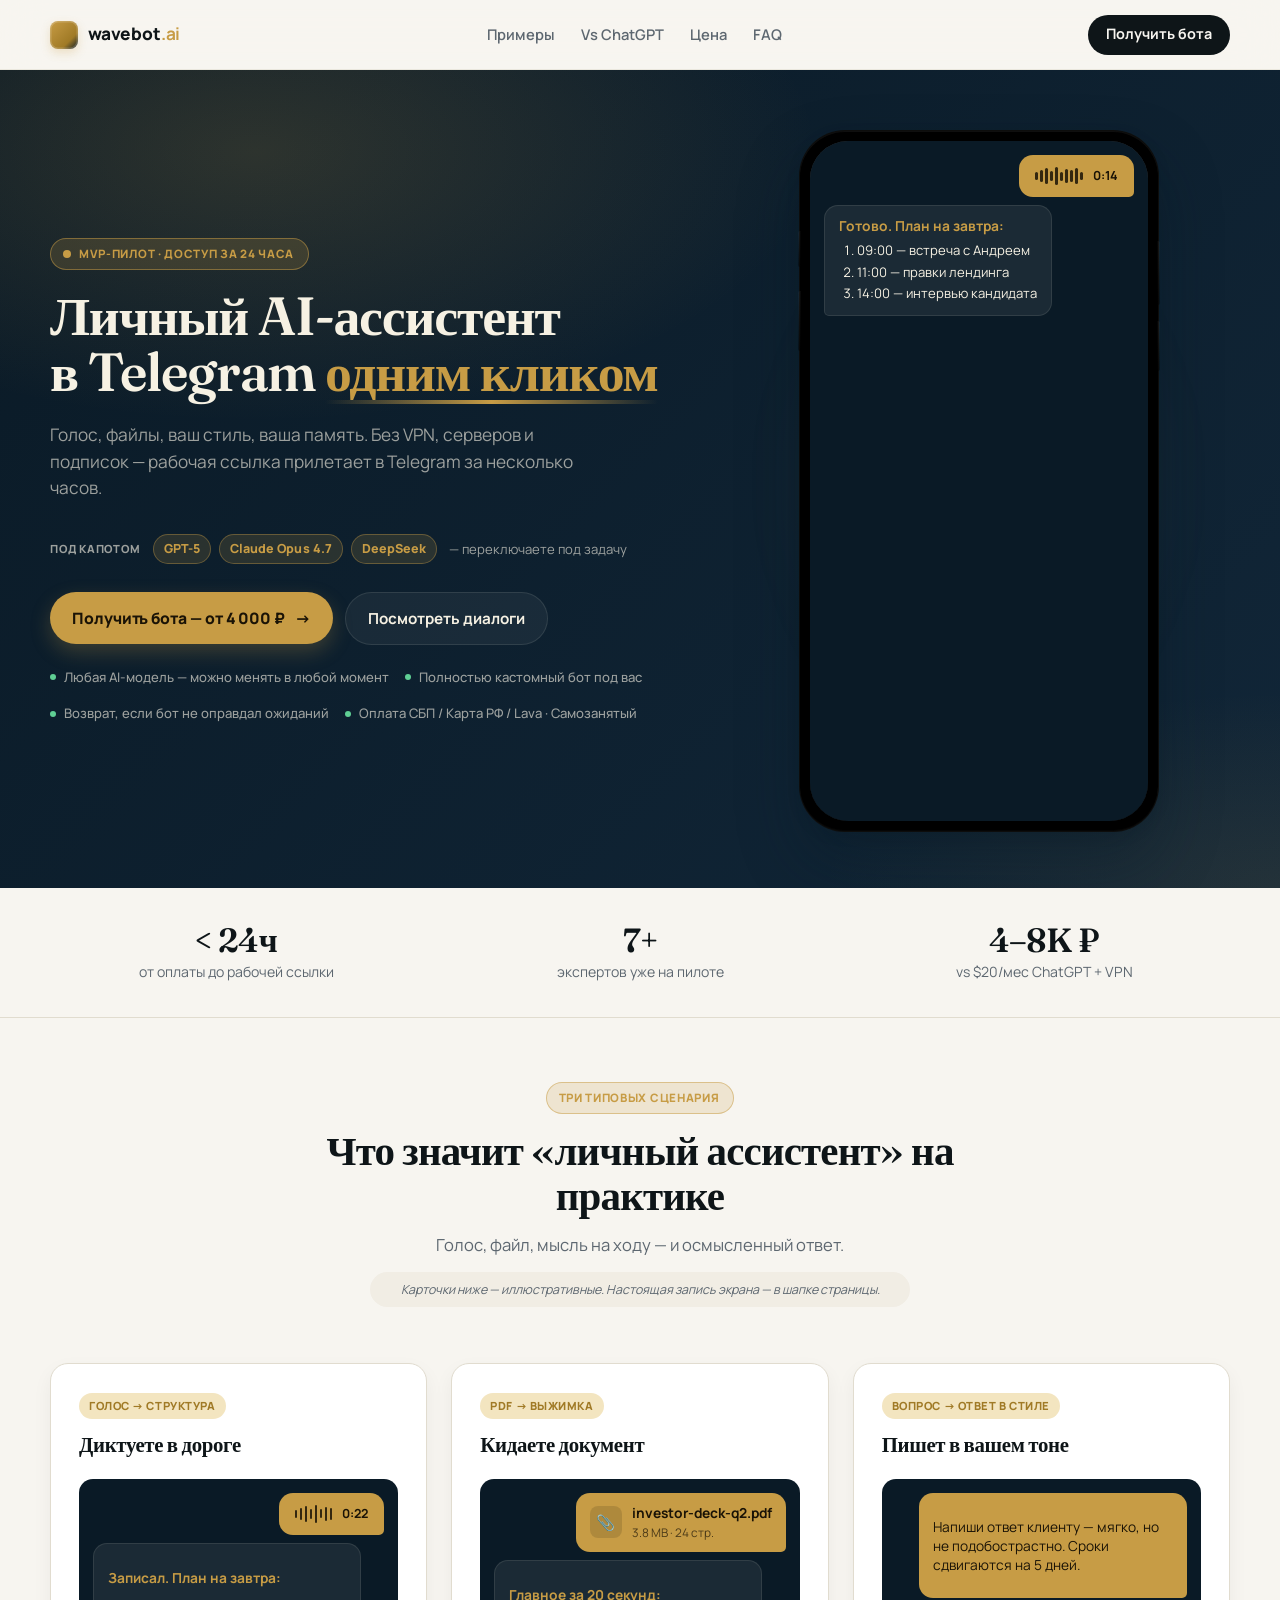
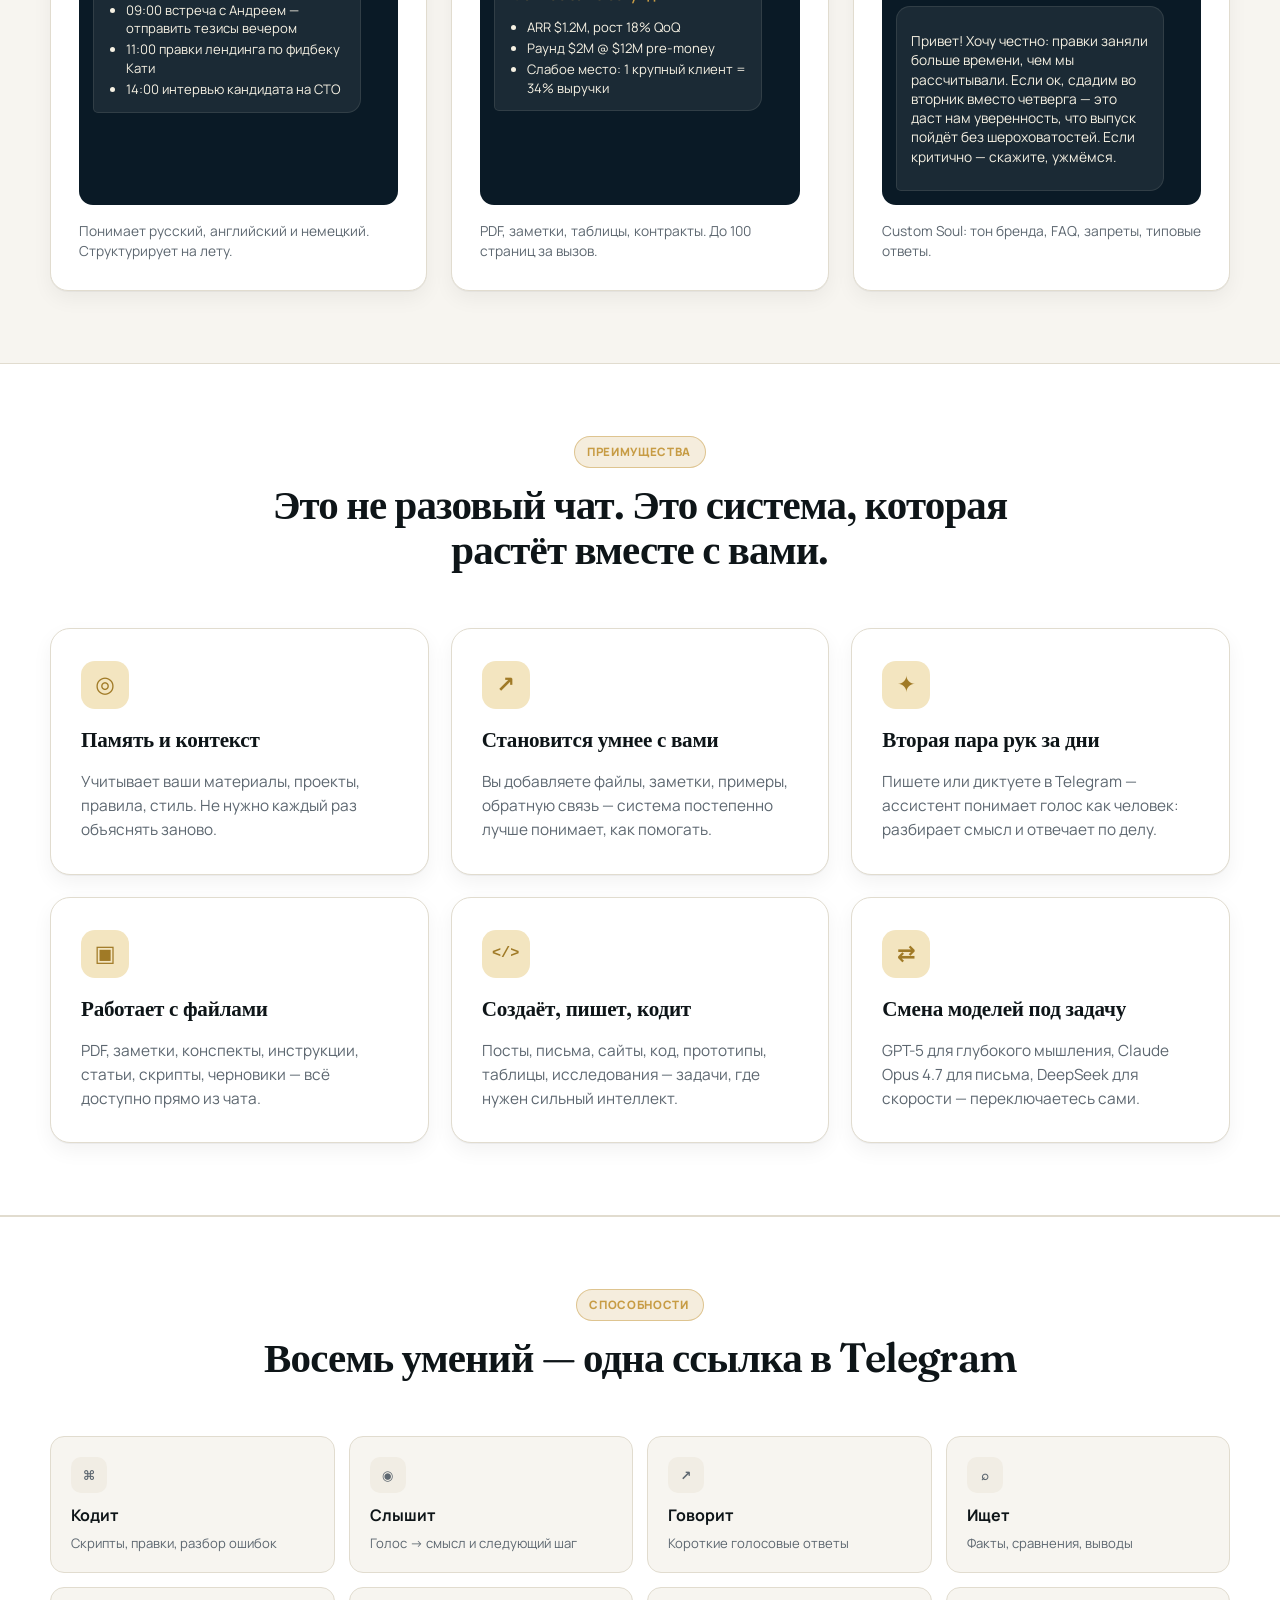
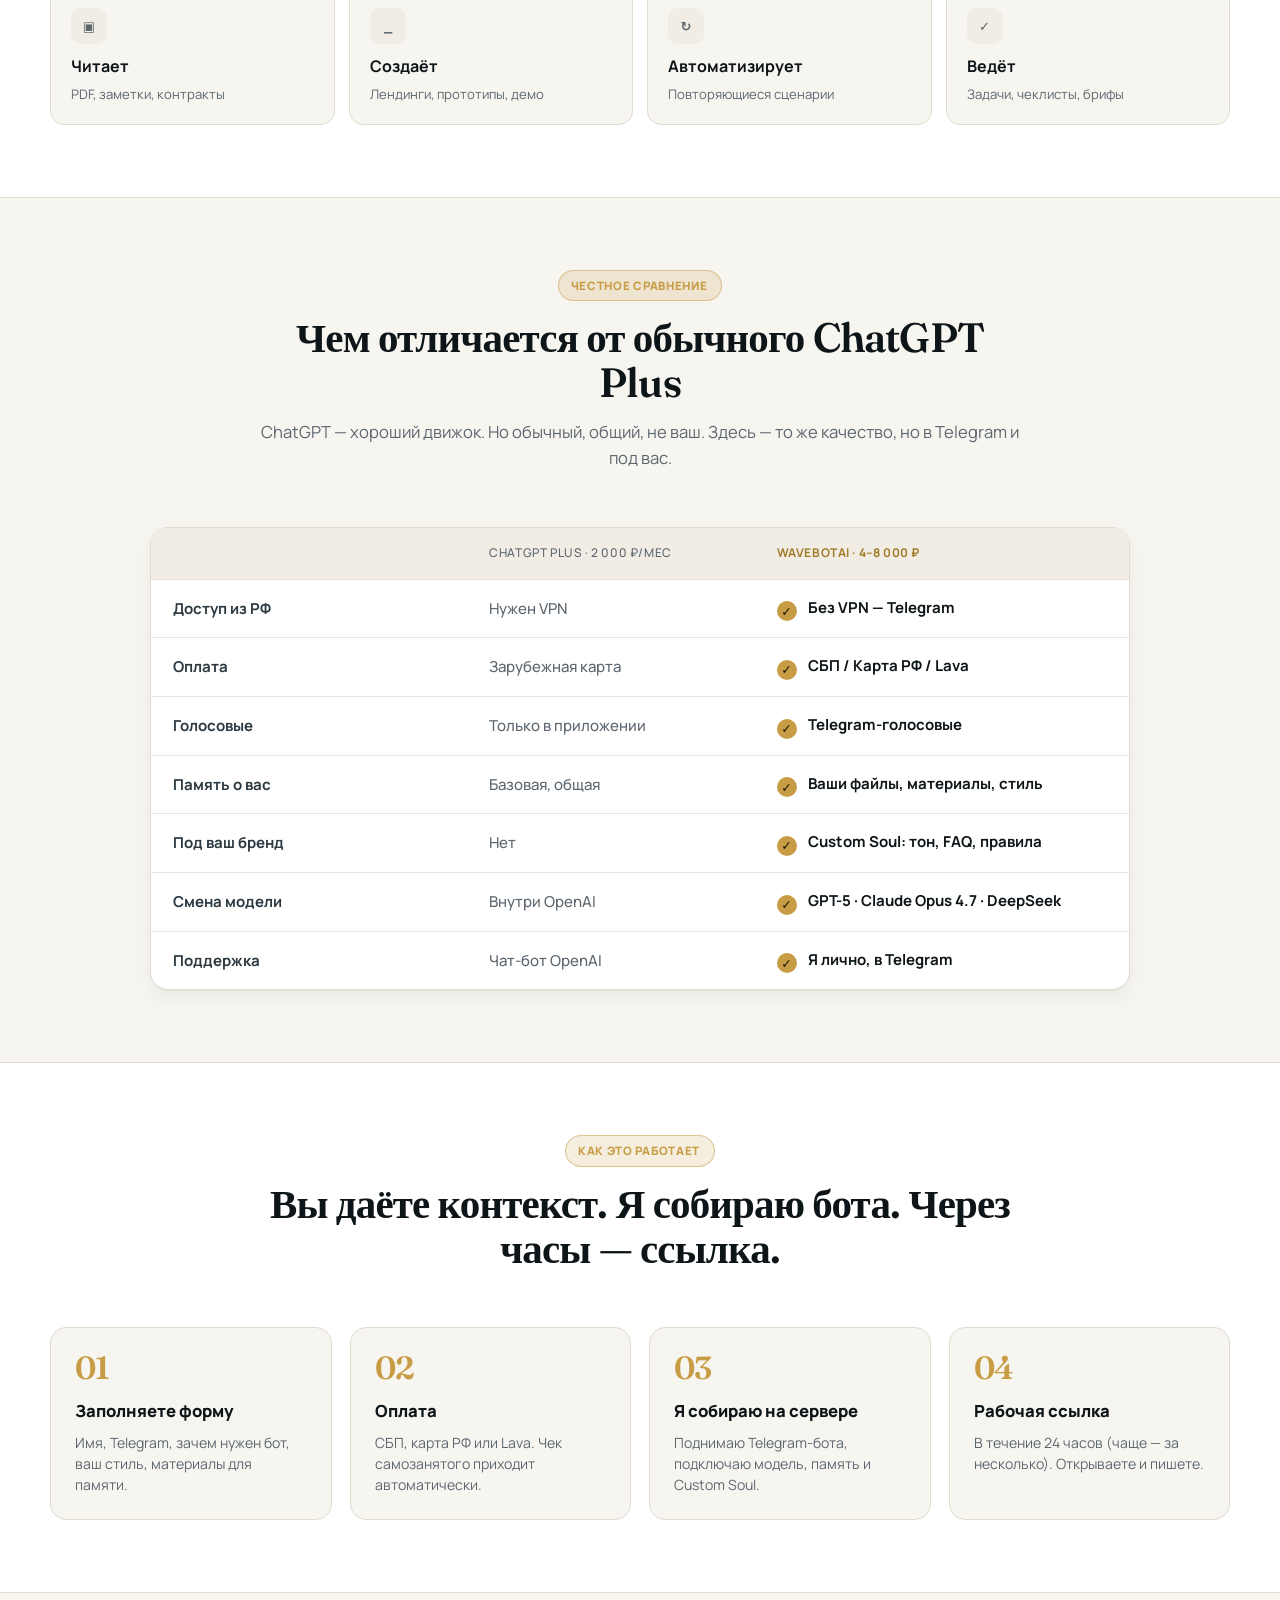
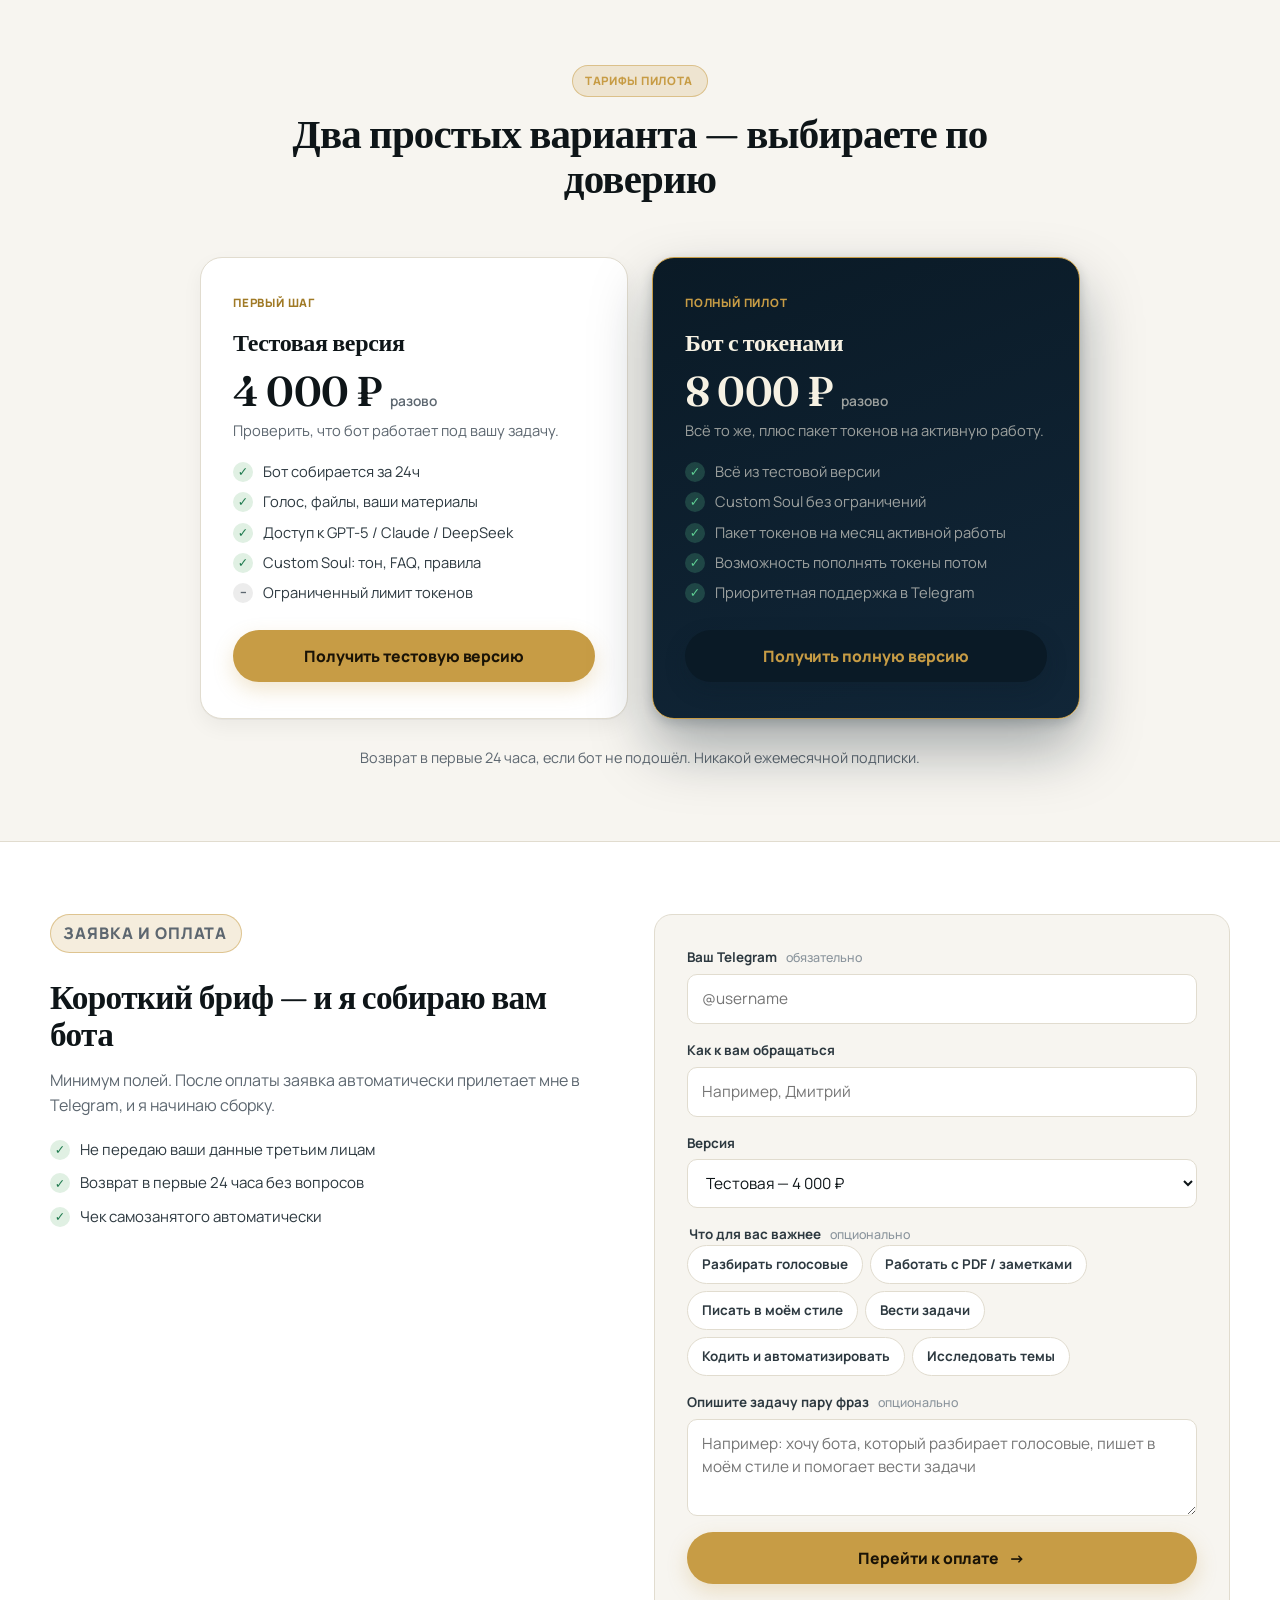
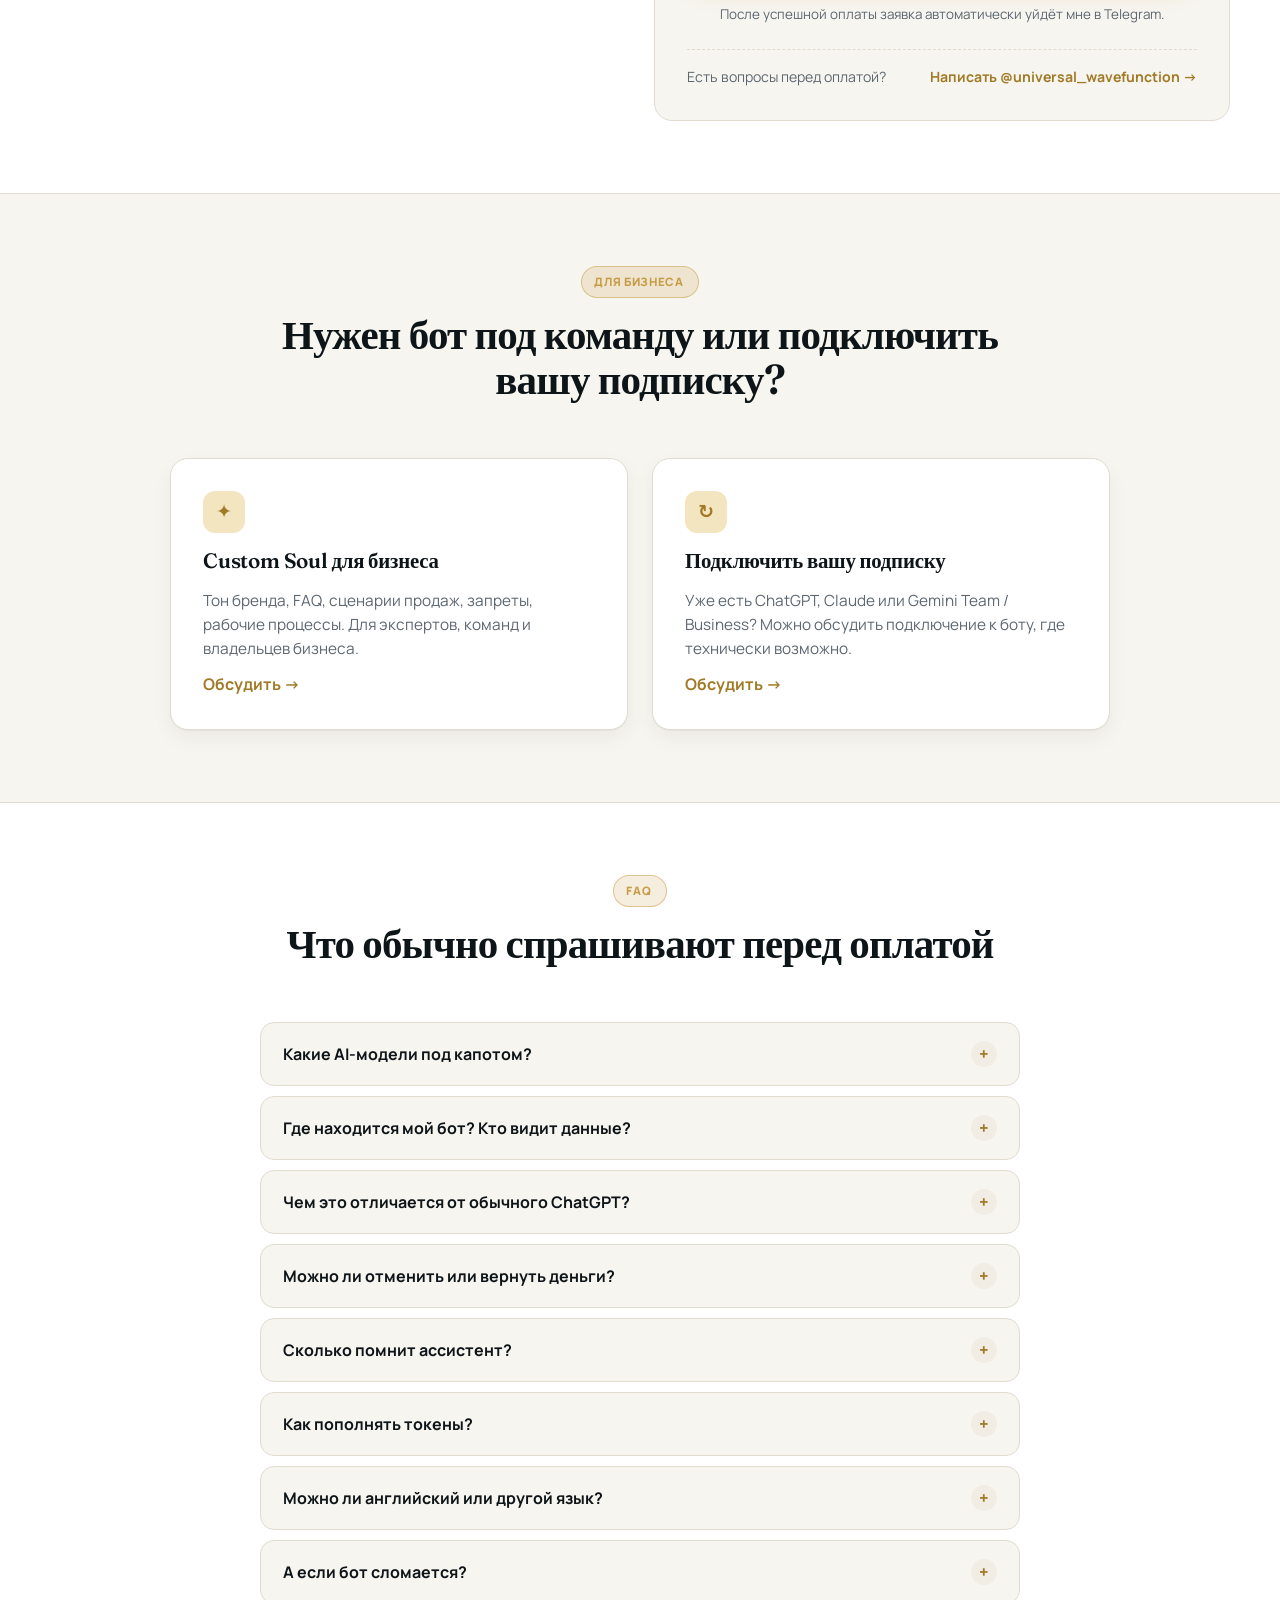
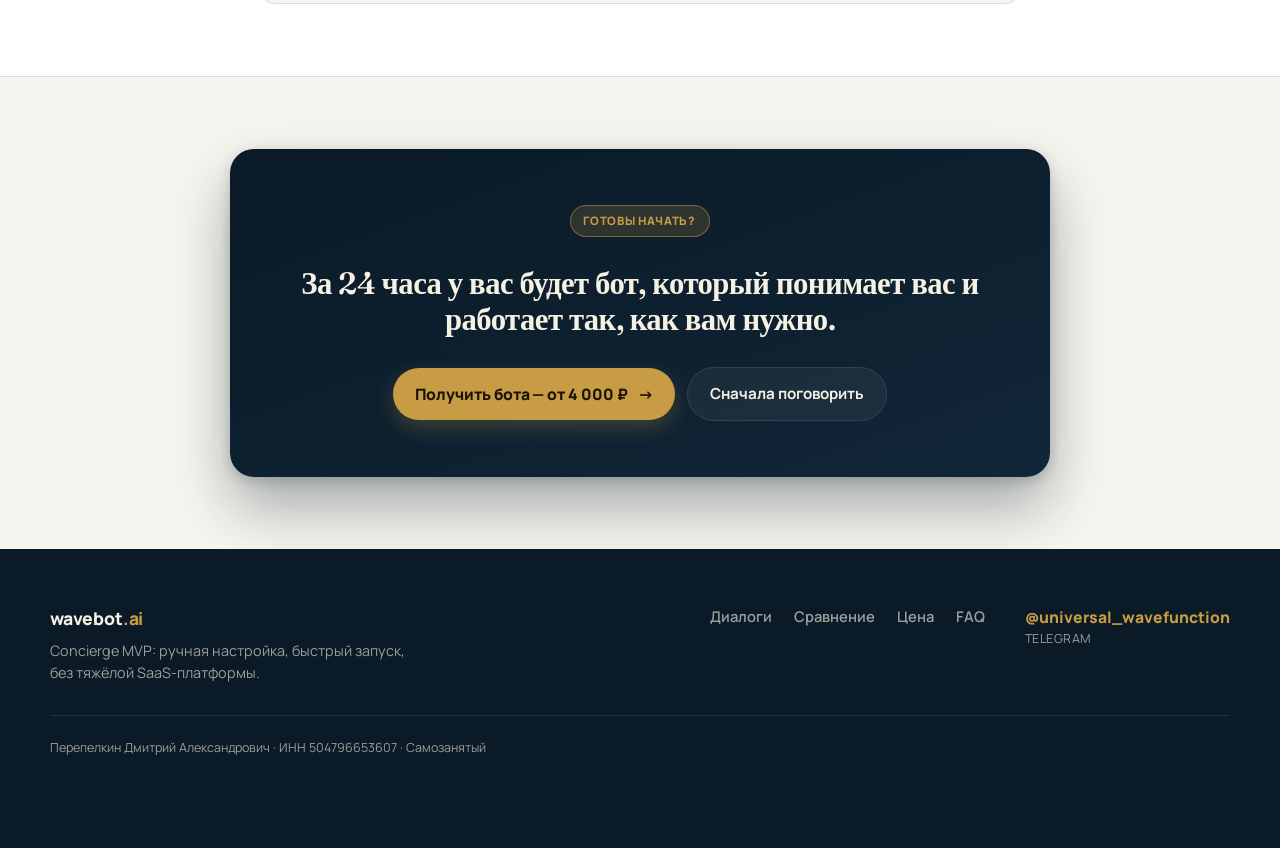
==== index.html @ d56093a1 "Stats row moves out of dark hero into a cream transition band I had pulled the three stats (< 24ч / " ====
<!doctype html>
<html lang="ru">
  <head>
    <meta charset="utf-8" />
    <meta name="viewport" content="width=device-width, initial-scale=1" />
    <title>Личный AI-ассистент в Telegram · wavebotai</title>
    <meta name="description" content="Личный AI-ассистент в Telegram. Голос, файлы, память, ваш стиль. Без VPN, серверов и подписок." />
    <link rel="preconnect" href="https://fonts.googleapis.com" />
    <link rel="preconnect" href="https://fonts.gstatic.com" crossorigin />
    <link
      href="https://fonts.googleapis.com/css2?family=Manrope:wght@400;500;600;700;800&family=Fraunces:opsz,wght@9..144,500;9..144,600&display=swap"
      rel="stylesheet"
    />
    <link rel="stylesheet" href="./styles.css?v=20260511-stats-strip" />
    <!-- Yandex.Metrika counter -->
    <script type="text/javascript">
      (function(m,e,t,r,i,k,a){
          m[i]=m[i]||function(){(m[i].a=m[i].a||[]).push(arguments)};
          m[i].l=1*new Date();
          for (var j = 0; j < document.scripts.length; j++) {if (document.scripts[j].src === r) { return; }}
          k=e.createElement(t),a=e.getElementsByTagName(t)[0],k.async=1,k.src=r,a.parentNode.insertBefore(k,a)
      })(window, document,'script','https://mc.yandex.ru/metrika/tag.js?id=109141492', 'ym');

      ym(109141492, 'init', {ssr:true, webvisor:true, clickmap:true, ecommerce:"dataLayer", referrer: document.referrer, url: location.href, accurateTrackBounce:true, trackLinks:true});
    </script>
    <noscript><div><img src="https://mc.yandex.ru/watch/109141492" style="position:absolute; left:-9999px;" alt=""></div></noscript>
    <!-- /Yandex.Metrika counter -->
  </head>
  <body>
    <header class="site-header" aria-label="Навигация">
      <a class="brand" href="#top" aria-label="Личный AI-ассистент">
        <span class="brand-mark" aria-hidden="true"></span>
        <span>wavebot<em>.ai</em></span>
      </a>
      <nav class="nav-links" aria-label="Разделы">
        <a href="#dialogs">Примеры</a>
        <a href="#vs">Vs ChatGPT</a>
        <a href="#pricing">Цена</a>
        <a href="#faq">FAQ</a>
      </nav>
      <a class="header-cta" href="#request">Получить бота</a>
    </header>

    <main id="top">
      <!-- HERO -->
      <section class="hero">
        <div class="hero-inner">
          <p class="eyebrow"><span class="pulse"></span>MVP-пилот · доступ за 24 часа</p>
          <h1>
            Личный AI-ассистент <br />в Telegram <span class="accent-underline">одним кликом</span>
          </h1>
          <p class="hero-copy">
            Голос, файлы, ваш стиль, ваша память. Без VPN, серверов и подписок —
            рабочая ссылка прилетает в Telegram за несколько часов.
          </p>
          <div class="hero-models">
            <span class="hero-models-label">Под капотом</span>
            <span class="model-chip">GPT-5</span>
            <span class="model-chip">Claude Opus 4.7</span>
            <span class="model-chip">DeepSeek</span>
            <span class="hero-models-tail">— переключаете под задачу</span>
          </div>
          <div class="hero-actions">
            <a class="primary-button" href="#request">
              <span>Получить бота — от 4 000 ₽</span>
              <span class="arrow" aria-hidden="true">→</span>
            </a>
            <a class="ghost-button" href="#dialogs">Посмотреть диалоги</a>
          </div>
          <div class="trust-strip">
            <span class="trust-item">
              <span class="trust-dot ok"></span> Любая AI-модель — можно менять в любой момент
            </span>
            <span class="trust-item">
              <span class="trust-dot ok"></span> Полностью кастомный бот под вас
            </span>
            <span class="trust-item">
              <span class="trust-dot ok"></span> Возврат, если бот не оправдал ожиданий
            </span>
            <span class="trust-item">
              <span class="trust-dot ok"></span> Оплата СБП / Карта РФ / Lava · Самозанятый
            </span>
          </div>
        </div>

        <div class="hero-visual" aria-label="Демо ассистента в Telegram">
          <div class="phone-frame phone-frame-video" id="phoneFrame">
            <span class="phone-buttons-left" aria-hidden="true"></span>
            <div class="video-frame video-frame-full">
              <video
                id="heroVideo"
                class="hero-video"
                src="/assets/telegram-demo.mp4"
                controls
                playsinline
                preload="metadata"
                aria-label="Запись экрана: настоящий Telegram-диалог с ассистентом"
              ></video>
              <button
                id="heroVideoPlay"
                class="video-play-overlay"
                type="button"
                aria-label="Запустить демо"
              >
                <span aria-hidden="true">▶</span>
                <span class="play-label">Play demo</span>
              </button>
              <div class="video-fallback" id="heroVideoFallback" hidden>
                <div class="chat-stream">
                  <div class="bubble user voice">
                    <span class="voice-wave" aria-hidden="true">
                      <i></i><i></i><i></i><i></i><i></i><i></i><i></i><i></i><i></i><i></i>
                    </span>
                    <span class="voice-time">0:14</span>
                  </div>
                  <div class="bubble bot">
                    <strong>Готово. План на завтра:</strong>
                    <ol>
                      <li>09:00 — встреча с Андреем</li>
                      <li>11:00 — правки лендинга</li>
                      <li>14:00 — интервью кандидата</li>
                    </ol>
                  </div>
                </div>
              </div>
            </div>
          </div>
          <div class="phone-glow" aria-hidden="true"></div>
        </div>
      </section>

      <!-- Stats strip — transition band between dark hero and content -->
      <section class="stats-strip" aria-label="Ключевые показатели">
        <div class="stats-strip-inner">
          <div class="stats-stat">
            <strong>&lt; 24ч</strong>
            <span>от оплаты до рабочей ссылки</span>
          </div>
          <div class="stats-stat">
            <strong>7+</strong>
            <span>экспертов уже на пилоте</span>
          </div>
          <div class="stats-stat">
            <strong>4–8K ₽</strong>
            <span>vs $20/мес ChatGPT + VPN</span>
          </div>
        </div>
      </section>

      <!-- TYPICAL SCENARIOS (renamed from "real dialogs" — honest framing) -->
      <section class="section dialogs-section" id="dialogs">
        <div class="section-heading">
          <p class="eyebrow">Три типовых сценария</p>
          <h2>Что значит «личный ассистент» на практике</h2>
          <p class="section-lede">
            Голос, файл, мысль на ходу — и осмысленный ответ.
          </p>
          <p class="section-disclaimer">
            Карточки ниже — иллюстративные. Настоящая запись экрана — в шапке страницы.
          </p>
        </div>

        <div class="dialog-grid">
          <article class="dialog-card">
            <header>
              <span class="dialog-tag">Голос → структура</span>
              <h3>Диктуете в дороге</h3>
            </header>
            <div class="mini-chat">
              <div class="bubble user voice small">
                <span class="voice-wave" aria-hidden="true">
                  <i></i><i></i><i></i><i></i><i></i><i></i><i></i><i></i>
                </span>
                <span class="voice-time">0:22</span>
              </div>
              <div class="bubble bot small">
                <p>
                  <strong>Записал. План на завтра:</strong>
                </p>
                <ul>
                  <li>09:00 встреча с Андреем — отправить тезисы вечером</li>
                  <li>11:00 правки лендинга по фидбеку Кати</li>
                  <li>14:00 интервью кандидата на CTO</li>
                </ul>
              </div>
            </div>
            <p class="dialog-caption">
              Понимает русский, английский и немецкий. Структурирует на лету.
            </p>
          </article>

          <article class="dialog-card">
            <header>
              <span class="dialog-tag">PDF → выжимка</span>
              <h3>Кидаете документ</h3>
            </header>
            <div class="mini-chat">
              <div class="bubble user file small">
                <span class="file-icon" aria-hidden="true">📎</span>
                <div class="file-meta">
                  <strong>investor-deck-q2.pdf</strong>
                  <span>3.8 MB · 24 стр.</span>
                </div>
              </div>
              <div class="bubble bot small">
                <p><strong>Главное за 20 секунд:</strong></p>
                <ul>
                  <li>ARR $1.2M, рост 18% QoQ</li>
                  <li>Раунд $2M @ $12M pre-money</li>
                  <li>Слабое место: 1 крупный клиент = 34% выручки</li>
                </ul>
              </div>
            </div>
            <p class="dialog-caption">
              PDF, заметки, таблицы, контракты. До 100 страниц за вызов.
            </p>
          </article>

          <article class="dialog-card">
            <header>
              <span class="dialog-tag">Вопрос → ответ в стиле</span>
              <h3>Пишет в вашем тоне</h3>
            </header>
            <div class="mini-chat">
              <div class="bubble user small">
                <p>Напиши ответ клиенту — мягко, но не подобострастно. Сроки сдвигаются на 5 дней.</p>
              </div>
              <div class="bubble bot small">
                <p>
                  Привет! Хочу честно: правки заняли больше времени, чем мы рассчитывали.
                  Если ок, сдадим во вторник вместо четверга — это даст нам уверенность,
                  что выпуск пойдёт без шероховатостей. Если критично — скажите, ужмёмся.
                </p>
              </div>
            </div>
            <p class="dialog-caption">
              Custom Soul: тон бренда, FAQ, запреты, типовые ответы.
            </p>
          </article>
        </div>
      </section>

      <!-- ADVANTAGES — clean 3×2 white-card grid -->
      <section class="section advantages-section" id="advantages">
        <div class="section-heading">
          <p class="eyebrow">Преимущества</p>
          <h2>Это не разовый чат. Это система, которая растёт вместе с вами.</h2>
        </div>

        <div class="advantage-grid">
          <article class="advantage-card">
            <span class="adv-icon" aria-hidden="true">◎</span>
            <h3>Память и контекст</h3>
            <p>Учитывает ваши материалы, проекты, правила, стиль. Не нужно каждый раз объяснять заново.</p>
          </article>
          <article class="advantage-card">
            <span class="adv-icon" aria-hidden="true">↗</span>
            <h3>Становится умнее с вами</h3>
            <p>Вы добавляете файлы, заметки, примеры, обратную связь — система постепенно лучше понимает, как помогать.</p>
          </article>
          <article class="advantage-card">
            <span class="adv-icon" aria-hidden="true">✦</span>
            <h3>Вторая пара рук за дни</h3>
            <p>Пишете или диктуете в Telegram — ассистент понимает голос как человек: разбирает смысл и отвечает по делу.</p>
          </article>
          <article class="advantage-card">
            <span class="adv-icon" aria-hidden="true">▣</span>
            <h3>Работает с файлами</h3>
            <p>PDF, заметки, конспекты, инструкции, статьи, скрипты, черновики — всё доступно прямо из чата.</p>
          </article>
          <article class="advantage-card">
            <span class="adv-icon code-icon" aria-hidden="true">&lt;/&gt;</span>
            <h3>Создаёт, пишет, кодит</h3>
            <p>Посты, письма, сайты, код, прототипы, таблицы, исследования — задачи, где нужен сильный интеллект.</p>
          </article>
          <article class="advantage-card">
            <span class="adv-icon" aria-hidden="true">⇄</span>
            <h3>Смена моделей под задачу</h3>
            <p>GPT-5 для глубокого мышления, Claude Opus 4.7 для письма, DeepSeek для скорости — переключаетесь сами.</p>
          </article>
        </div>
      </section>

      <!-- CAPABILITIES STRIP — condensed -->
      <section class="section capabilities-section">
        <div class="section-heading">
          <p class="eyebrow">Способности</p>
          <h2>Восемь умений — одна ссылка в Telegram</h2>
        </div>
        <ul class="capability-grid">
          <li><span class="cap-icon">⌘</span><strong>Кодит</strong><span>Скрипты, правки, разбор ошибок</span></li>
          <li><span class="cap-icon">◉</span><strong>Слышит</strong><span>Голос → смысл и следующий шаг</span></li>
          <li><span class="cap-icon">↗</span><strong>Говорит</strong><span>Короткие голосовые ответы</span></li>
          <li><span class="cap-icon">⌕</span><strong>Ищет</strong><span>Факты, сравнения, выводы</span></li>
          <li><span class="cap-icon">▣</span><strong>Читает</strong><span>PDF, заметки, контракты</span></li>
          <li><span class="cap-icon">⎯</span><strong>Создаёт</strong><span>Лендинги, прототипы, демо</span></li>
          <li><span class="cap-icon">↻</span><strong>Автоматизирует</strong><span>Повторяющиеся сценарии</span></li>
          <li><span class="cap-icon">✓</span><strong>Ведёт</strong><span>Задачи, чеклисты, брифы</span></li>
        </ul>
      </section>

      <!-- VS CHATGPT — new section -->
      <section class="section vs-section" id="vs">
        <div class="section-heading">
          <p class="eyebrow">Честное сравнение</p>
          <h2>Чем отличается от обычного ChatGPT Plus</h2>
          <p class="section-lede">
            ChatGPT — хороший движок. Но обычный, общий, не ваш. Здесь — то же качество, но в Telegram и под вас.
          </p>
        </div>
        <div class="vs-table">
          <div class="vs-row vs-head">
            <span></span>
            <span class="vs-them">ChatGPT Plus · 2 000 ₽/мес</span>
            <span class="vs-us">wavebotai · 4–8 000 ₽</span>
          </div>
          <div class="vs-row">
            <span>Доступ из РФ</span>
            <span class="vs-them">Нужен VPN</span>
            <span class="vs-us"><span class="vs-ok">✓</span> Без VPN — Telegram</span>
          </div>
          <div class="vs-row">
            <span>Оплата</span>
            <span class="vs-them">Зарубежная карта</span>
            <span class="vs-us"><span class="vs-ok">✓</span> СБП / Карта РФ / Lava</span>
          </div>
          <div class="vs-row">
            <span>Голосовые</span>
            <span class="vs-them">Только в приложении</span>
            <span class="vs-us"><span class="vs-ok">✓</span> Telegram-голосовые</span>
          </div>
          <div class="vs-row">
            <span>Память о вас</span>
            <span class="vs-them">Базовая, общая</span>
            <span class="vs-us"><span class="vs-ok">✓</span> Ваши файлы, материалы, стиль</span>
          </div>
          <div class="vs-row">
            <span>Под ваш бренд</span>
            <span class="vs-them">Нет</span>
            <span class="vs-us"><span class="vs-ok">✓</span> Custom Soul: тон, FAQ, правила</span>
          </div>
          <div class="vs-row">
            <span>Смена модели</span>
            <span class="vs-them">Внутри OpenAI</span>
            <span class="vs-us"><span class="vs-ok">✓</span> GPT-5 · Claude Opus 4.7 · DeepSeek</span>
          </div>
          <div class="vs-row">
            <span>Поддержка</span>
            <span class="vs-them">Чат-бот OpenAI</span>
            <span class="vs-us"><span class="vs-ok">✓</span> Я лично, в Telegram</span>
          </div>
        </div>
      </section>

      <!-- HOW IT WORKS -->
      <section class="section how-section">
        <div class="section-heading">
          <p class="eyebrow">Как это работает</p>
          <h2>Вы даёте контекст. Я собираю бота. Через часы — ссылка.</h2>
        </div>
        <ol class="how-steps">
          <li>
            <span class="step-num">01</span>
            <h3>Заполняете форму</h3>
            <p>Имя, Telegram, зачем нужен бот, ваш стиль, материалы для памяти.</p>
          </li>
          <li>
            <span class="step-num">02</span>
            <h3>Оплата</h3>
            <p>СБП, карта РФ или Lava. Чек самозанятого приходит автоматически.</p>
          </li>
          <li>
            <span class="step-num">03</span>
            <h3>Я собираю на сервере</h3>
            <p>Поднимаю Telegram-бота, подключаю модель, память и Custom Soul.</p>
          </li>
          <li>
            <span class="step-num">04</span>
            <h3>Рабочая ссылка</h3>
            <p>В течение 24 часов (чаще — за несколько). Открываете и пишете.</p>
          </li>
        </ol>
      </section>

      <!-- PRICING -->
      <section class="section pricing-section" id="pricing">
        <div class="section-heading">
          <p class="eyebrow">Тарифы пилота</p>
          <h2>Два простых варианта — выбираете по доверию</h2>
        </div>
        <div class="pricing-grid">
          <article class="price-card">
            <div class="price-topline">Первый шаг</div>
            <h3>Тестовая версия</h3>
            <p class="price">4 000 ₽<em>разово</em></p>
            <p class="price-caption">Проверить, что бот работает под вашу задачу.</p>
            <ul class="price-features">
              <li><span class="check">✓</span> Бот собирается за 24ч</li>
              <li><span class="check">✓</span> Голос, файлы, ваши материалы</li>
              <li><span class="check">✓</span> Доступ к GPT-5 / Claude / DeepSeek</li>
              <li><span class="check">✓</span> Custom Soul: тон, FAQ, правила</li>
              <li><span class="cross">−</span> Ограниченный лимит токенов</li>
            </ul>
            <a class="primary-button full js-product-choice" href="#request" data-product="test">
              Получить тестовую версию
            </a>
          </article>
          <article class="price-card featured">
            <div class="price-topline">Полный пилот</div>
            <h3>Бот с токенами</h3>
            <p class="price">8 000 ₽<em>разово</em></p>
            <p class="price-caption">Всё то же, плюс пакет токенов на активную работу.</p>
            <ul class="price-features">
              <li><span class="check">✓</span> Всё из тестовой версии</li>
              <li><span class="check">✓</span> Custom Soul без ограничений</li>
              <li><span class="check">✓</span> Пакет токенов на месяц активной работы</li>
              <li><span class="check">✓</span> Возможность пополнять токены потом</li>
              <li><span class="check">✓</span> Приоритетная поддержка в Telegram</li>
            </ul>
            <a class="primary-button full featured-cta js-product-choice" href="#request" data-product="regular">
              Получить полную версию
            </a>
          </article>
        </div>
        <p class="pricing-note">
          Возврат в первые 24 часа, если бот не подошёл. Никакой ежемесячной подписки.
        </p>
      </section>

      <!-- FORM -->
      <section class="section form-section" id="request">
        <div class="form-copy">
          <p class="eyebrow">Заявка и оплата</p>
          <h2>Короткий бриф — и я собираю вам бота</h2>
          <p>
            Минимум полей. После оплаты заявка автоматически прилетает мне в Telegram,
            и я начинаю сборку.
          </p>
          <ul class="form-promises">
            <li><span class="check">✓</span> Не передаю ваши данные третьим лицам</li>
            <li><span class="check">✓</span> Возврат в первые 24 часа без вопросов</li>
            <li><span class="check">✓</span> Чек самозанятого автоматически</li>
          </ul>
        </div>
        <form class="lead-form" id="leadForm">
          <label>
            <span>Ваш Telegram <em>обязательно</em></span>
            <input name="telegram" autocomplete="username" required placeholder="@username" />
          </label>
          <label>
            <span>Как к вам обращаться</span>
            <input name="name" autocomplete="name" required placeholder="Например, Дмитрий" />
          </label>
          <label>
            <span>Версия</span>
            <select name="product" id="productSelect" required>
              <option value="test">Тестовая — 4 000 ₽</option>
              <option value="regular">Полная — 8 000 ₽</option>
            </select>
          </label>
          <fieldset class="chip-field">
            <legend>Что для вас важнее <em>опционально</em></legend>
            <div class="chip-row">
              <label class="chip"><input type="checkbox" name="goal" value="voice" /><span>Разбирать голосовые</span></label>
              <label class="chip"><input type="checkbox" name="goal" value="files" /><span>Работать с PDF / заметками</span></label>
              <label class="chip"><input type="checkbox" name="goal" value="style" /><span>Писать в моём стиле</span></label>
              <label class="chip"><input type="checkbox" name="goal" value="tasks" /><span>Вести задачи</span></label>
              <label class="chip"><input type="checkbox" name="goal" value="code" /><span>Кодить и автоматизировать</span></label>
              <label class="chip"><input type="checkbox" name="goal" value="research" /><span>Исследовать темы</span></label>
            </div>
          </fieldset>
          <label>
            <span>Опишите задачу пару фраз <em>опционально</em></span>
            <textarea
              name="reason"
              rows="3"
              placeholder="Например: хочу бота, который разбирает голосовые, пишет в моём стиле и помогает вести задачи"
            ></textarea>
          </label>
          <button class="primary-button full" type="submit">
            <span>Перейти к оплате</span>
            <span class="arrow" aria-hidden="true">→</span>
          </button>
          <p class="form-note" id="leadStatus">
            После успешной оплаты заявка автоматически уйдёт мне в Telegram.
          </p>
          <div class="contact-strip">
            <span>Есть вопросы перед оплатой?</span>
            <a class="text-link" href="https://t.me/universal_wavefunction" target="_blank" rel="noreferrer">
              Написать @universal_wavefunction →
            </a>
          </div>
        </form>
      </section>

      <!-- BUSINESS -->
      <section class="section business-section" id="business">
        <div class="section-heading">
          <p class="eyebrow">Для бизнеса</p>
          <h2>Нужен бот под команду или подключить вашу подписку?</h2>
        </div>
        <div class="business-grid">
          <article class="business-card">
            <span class="biz-icon" aria-hidden="true">✦</span>
            <h3>Custom Soul для бизнеса</h3>
            <p>
              Тон бренда, FAQ, сценарии продаж, запреты, рабочие процессы.
              Для экспертов, команд и владельцев бизнеса.
            </p>
            <a class="text-link" href="#request">Обсудить →</a>
          </article>
          <article class="business-card">
            <span class="biz-icon" aria-hidden="true">↻</span>
            <h3>Подключить вашу подписку</h3>
            <p>
              Уже есть ChatGPT, Claude или Gemini Team / Business?
              Можно обсудить подключение к боту, где технически возможно.
            </p>
            <a class="text-link" href="#request">Обсудить →</a>
          </article>
        </div>
      </section>

      <!-- FAQ -->
      <section class="section faq-section" id="faq">
        <div class="section-heading">
          <p class="eyebrow">FAQ</p>
          <h2>Что обычно спрашивают перед оплатой</h2>
        </div>
        <div class="faq-list">
          <details>
            <summary>Какие AI-модели под капотом?</summary>
            <p>
              GPT-5 (OpenAI), Claude Opus 4.7 (Anthropic), DeepSeek-V3, а также Gemini Pro
              там, где это нужно. Внутри одного бота можно переключаться между моделями под задачу:
              быстрые ответы, глубокое мышление, код, документы.
            </p>
          </details>
          <details>
            <summary>Где находится мой бот? Кто видит данные?</summary>
            <p>
              В MVP бот работает на managed-сервере, который я обслуживаю лично.
              Ваши сообщения и материалы не передаются третьим лицам кроме провайдеров моделей
              (OpenAI / Anthropic / DeepSeek) — там действуют их стандартные политики приватности.
              Если позже нужен полный контроль, бота можно перенести на ваш сервер.
            </p>
          </details>
          <details>
            <summary>Чем это отличается от обычного ChatGPT?</summary>
            <p>
              Тремя вещами. Первое — доступ из РФ без VPN, оплата картой РФ или СБП. Второе —
              живёт в Telegram, понимает голос так же легко, как текст. Третье — память про вас:
              ваши файлы, ваш стиль, ваши правила, ваш Custom Soul. Это не общий чат, а ваш ассистент.
            </p>
          </details>
          <details>
            <summary>Можно ли отменить или вернуть деньги?</summary>
            <p>
              Да, возврат в первые 24 часа без вопросов, если бот не подошёл под вашу задачу.
              Дальше — никакой автоподписки, оплата разовая. Когда заканчиваются токены, вы
              сами решаете, продлевать или нет.
            </p>
          </details>
          <details>
            <summary>Сколько помнит ассистент?</summary>
            <p>
              Контекст разговора — до 200К токенов (примерно 150 страниц текста) в одной сессии.
              Долгосрочная память — отдельный слой: ваши файлы, заметки, профиль, который я
              подключаю при сборке и который не теряется между сессиями.
            </p>
          </details>
          <details>
            <summary>Как пополнять токены?</summary>
            <p>
              В тестовой версии — ограниченный лимит без возможности пополнения (это пилот).
              В полной версии пакет токенов включён сразу. Когда он заканчивается, можно
              написать мне в Telegram и пополнить балансом за ту же сумму.
            </p>
          </details>
          <details>
            <summary>Можно ли английский или другой язык?</summary>
            <p>
              Да. Модели свободно работают на русском, английском, немецком, испанском, китайском
              и большинстве европейских языков. Custom Soul можно настроить под мультиязычный
              формат (например, русский с клиентами, английский для писем партнёрам).
            </p>
          </details>
          <details>
            <summary>А если бот сломается?</summary>
            <p>
              Управляемый сервер, ежедневный мониторинг, реакция в течение нескольких часов.
              Если что-то критическое — пишите в Telegram, разбираемся вместе. На полной версии —
              приоритетная поддержка.
            </p>
          </details>
        </div>
      </section>

      <!-- CLOSING CTA -->
      <section class="section closing-section">
        <div class="closing-card">
          <p class="eyebrow">Готовы начать?</p>
          <h2>За 24 часа у вас будет бот, который понимает вас и работает так, как вам нужно.</h2>
          <div class="hero-actions center">
            <a class="primary-button" href="#request">
              <span>Получить бота — от 4 000 ₽</span>
              <span class="arrow" aria-hidden="true">→</span>
            </a>
            <a class="ghost-button" href="https://t.me/universal_wavefunction" target="_blank" rel="noreferrer">
              Сначала поговорить
            </a>
          </div>
        </div>
      </section>
    </main>

    <footer class="site-footer">
      <div class="footer-main">
        <div>
          <strong>wavebot<em>.ai</em></strong>
          <p>Concierge MVP: ручная настройка, быстрый запуск, без тяжёлой SaaS-платформы.</p>
        </div>
        <nav class="footer-links" aria-label="Разделы">
          <a href="#dialogs">Диалоги</a>
          <a href="#vs">Сравнение</a>
          <a href="#pricing">Цена</a>
          <a href="#faq">FAQ</a>
        </nav>
        <div class="footer-contact">
          <a href="https://t.me/universal_wavefunction" target="_blank" rel="noreferrer">@universal_wavefunction</a>
          <span>Telegram</span>
        </div>
      </div>
      <p class="legal-line">Перепелкин Дмитрий Александрович · ИНН 504796653607 · Самозанятый</p>
    </footer>

    <!-- Mobile sticky CTA -->
    <a class="sticky-cta" href="#request" data-sticky-cta>
      <span>Получить бота</span>
      <strong>от 4 000 ₽ →</strong>
    </a>

    <script src="./app.js?v=20260511-redesign"></script>
  </body>
</html>
---- styles.css ----
:root {
  color-scheme: light;
  --ink: #0e1518;
  --ink-soft: #2d3940;
  --muted: #5d6770;
  --faint: #8a949c;
  --paper: #f7f5f0;
  --surface: #ffffff;
  --surface-alt: #f1ede4;
  --line: #e1dccf;
  --line-strong: #c8c2b1;

  --hero-bg: #0a1a26;
  --hero-bg-2: #112638;
  --hero-ink: #f6f1e3;
  --hero-faint: rgba(246, 241, 227, 0.62);
  --hero-line: rgba(246, 241, 227, 0.1);

  --accent: #c79c45;
  --accent-deep: #a07a26;
  --accent-soft: #f3e5c0;
  --accent-glow: rgba(199, 156, 69, 0.25);

  --green: #1f7a4f;
  --green-soft: #e0f0e3;
  --red: #b63f4a;

  --shadow-soft: 0 1px 0 rgba(14, 21, 24, 0.04), 0 8px 20px rgba(14, 21, 24, 0.05);
  --shadow-lift: 0 24px 48px rgba(14, 21, 24, 0.08), 0 2px 6px rgba(14, 21, 24, 0.04);
  --shadow-hero: 0 30px 60px rgba(10, 26, 38, 0.35), 0 4px 12px rgba(10, 26, 38, 0.18);

  --ease: cubic-bezier(0.22, 1, 0.36, 1);
  --container: 1180px;
}

* {
  box-sizing: border-box;
}

html {
  scroll-behavior: smooth;
}

body {
  margin: 0;
  color: var(--ink);
  background: var(--paper);
  font-family: Manrope, Inter, ui-sans-serif, system-ui, -apple-system, BlinkMacSystemFont, "Segoe UI", sans-serif;
  line-height: 1.55;
  -webkit-font-smoothing: antialiased;
  text-rendering: optimizeLegibility;
}

a {
  color: inherit;
  text-decoration: none;
}

button,
input,
textarea,
select {
  font: inherit;
  color: inherit;
}

::selection {
  background: var(--accent-soft);
  color: var(--ink);
}

/* ============================
   Dev banner
   ============================ */
.dev-banner {
  display: flex;
  align-items: center;
  justify-content: center;
  gap: 12px;
  padding: 6px 18px;
  font-size: 0.78rem;
  font-weight: 700;
  letter-spacing: 0.04em;
  text-transform: uppercase;
  background: linear-gradient(90deg, #6c4d12, #c79c45);
  color: #fff;
}

.dev-banner a {
  text-decoration: underline;
  text-underline-offset: 3px;
}

/* ============================
   Header
   ============================ */
.site-header {
  position: sticky;
  top: 0;
  z-index: 30;
  display: flex;
  align-items: center;
  justify-content: space-between;
  gap: 24px;
  height: 70px;
  padding: 0 max(20px, calc((100% - var(--container)) / 2));
  background: color-mix(in srgb, var(--paper) 88%, transparent);
  backdrop-filter: blur(20px);
  border-bottom: 1px solid color-mix(in srgb, var(--line) 60%, transparent);
}

.brand {
  display: flex;
  align-items: center;
  gap: 10px;
  font-size: 1.08rem;
  font-weight: 800;
  letter-spacing: -0.01em;
}

.brand em {
  font-style: normal;
  color: var(--accent);
  font-weight: 700;
}

.brand-mark {
  width: 28px;
  height: 28px;
  border-radius: 8px;
  background: linear-gradient(135deg, var(--accent), var(--accent-deep) 70%, var(--hero-bg));
  box-shadow: inset 0 0 0 1.5px rgba(255, 255, 255, 0.18), 0 4px 10px var(--accent-glow);
}

.nav-links {
  display: flex;
  gap: 26px;
}

.nav-links a {
  font-size: 0.92rem;
  font-weight: 600;
  color: var(--muted);
  transition: color 0.18s ease;
}

.nav-links a:hover {
  color: var(--ink);
}

.header-cta {
  display: inline-flex;
  align-items: center;
  height: 40px;
  padding: 0 18px;
  border-radius: 999px;
  background: var(--ink);
  color: var(--paper);
  font-size: 0.9rem;
  font-weight: 700;
  transition: transform 0.2s ease, background-color 0.18s ease;
}

.header-cta:hover {
  background: var(--ink-soft);
  transform: translateY(-1px);
}

@media (max-width: 760px) {
  .nav-links {
    display: none;
  }
  .site-header {
    height: 60px;
  }
}

/* ============================
   Hero
   ============================ */
.hero {
  position: relative;
  overflow: hidden;
  display: grid;
  grid-template-columns: minmax(0, 1.05fr) minmax(0, 0.85fr);
  gap: 56px;
  align-items: center;
  padding: 60px max(20px, calc((100% - var(--container)) / 2)) 56px;
  background:
    radial-gradient(80% 60% at 20% 10%, rgba(199, 156, 69, 0.18), transparent 55%),
    linear-gradient(135deg, var(--hero-bg), var(--hero-bg-2));
  color: var(--hero-ink);
}

.hero::after {
  content: "";
  position: absolute;
  inset: 0;
  background:
    radial-gradient(60% 40% at 100% 100%, rgba(199, 156, 69, 0.1), transparent 60%);
  pointer-events: none;
}

.hero-inner {
  position: relative;
  z-index: 2;
}

.eyebrow {
  display: inline-flex;
  align-items: center;
  gap: 8px;
  margin: 0 0 18px;
  padding: 6px 14px 6px 12px;
  border: 1px solid color-mix(in srgb, var(--accent) 50%, transparent);
  border-radius: 999px;
  background: color-mix(in srgb, var(--accent) 18%, transparent);
  color: var(--accent);
  font-size: 0.72rem;
  font-weight: 800;
  letter-spacing: 0.06em;
  text-transform: uppercase;
}

.pulse {
  width: 8px;
  height: 8px;
  border-radius: 50%;
  background: var(--accent);
  box-shadow: 0 0 0 0 var(--accent-glow);
  animation: pulse 2.2s ease-out infinite;
}

@keyframes pulse {
  0% { box-shadow: 0 0 0 0 var(--accent-glow); }
  70% { box-shadow: 0 0 0 12px transparent; }
  100% { box-shadow: 0 0 0 0 transparent; }
}

.hero h1 {
  margin: 0 0 22px;
  font-family: "Fraunces", Georgia, serif;
  font-size: clamp(2.4rem, 4.2vw, 3.6rem);
  font-weight: 600;
  line-height: 1.04;
  letter-spacing: -0.022em;
}

.accent-underline {
  position: relative;
  display: inline-block;
  color: var(--accent);
}

.accent-underline::after {
  content: "";
  position: absolute;
  left: 0;
  right: 0;
  bottom: -4px;
  height: 4px;
  background: linear-gradient(90deg, transparent, var(--accent), transparent);
  border-radius: 999px;
}

.hero-copy {
  margin: 0 0 32px;
  max-width: 560px;
  color: var(--hero-faint);
  font-size: 1.08rem;
  line-height: 1.55;
}

.hero-actions {
  display: flex;
  flex-wrap: wrap;
  align-items: center;
  gap: 12px;
}

.hero-actions.center {
  justify-content: center;
}

.primary-button {
  display: inline-flex;
  align-items: center;
  gap: 10px;
  padding: 14px 22px;
  border: 0;
  border-radius: 999px;
  background: var(--accent);
  color: #1a1306;
  font-size: 0.98rem;
  font-weight: 800;
  letter-spacing: -0.005em;
  cursor: pointer;
  transition: transform 0.2s ease, box-shadow 0.2s ease, background-color 0.18s ease;
  box-shadow: 0 8px 20px var(--accent-glow);
}

.primary-button:hover {
  transform: translateY(-2px);
  background: #d8a956;
  box-shadow: 0 12px 28px var(--accent-glow);
}

.primary-button.full {
  width: 100%;
  justify-content: center;
}

.primary-button.featured-cta {
  background: var(--hero-bg);
  color: var(--accent);
  box-shadow: 0 8px 20px rgba(10, 26, 38, 0.25);
}

.primary-button.featured-cta:hover {
  background: var(--hero-bg-2);
}

.primary-button .arrow {
  transition: transform 0.2s ease;
}

.primary-button:hover .arrow {
  transform: translateX(3px);
}

.ghost-button {
  display: inline-flex;
  align-items: center;
  padding: 14px 22px;
  border-radius: 999px;
  border: 1px solid var(--hero-line);
  color: var(--hero-ink);
  background: rgba(255, 255, 255, 0.05);
  font-weight: 700;
  font-size: 0.95rem;
  transition: border-color 0.2s ease, background-color 0.2s ease;
}

.ghost-button:hover {
  border-color: rgba(246, 241, 227, 0.35);
  background: rgba(255, 255, 255, 0.1);
}

.hero-models {
  display: flex;
  flex-wrap: wrap;
  align-items: center;
  gap: 8px;
  margin: 0 0 28px;
  font-size: 0.86rem;
  color: var(--hero-faint);
}

.hero-models-label {
  display: inline-flex;
  align-items: center;
  gap: 6px;
  margin-right: 4px;
  font-size: 0.7rem;
  font-weight: 800;
  letter-spacing: 0.07em;
  text-transform: uppercase;
  color: var(--hero-faint);
}

.hero-models .model-chip {
  background: rgba(199, 156, 69, 0.16);
  border-color: color-mix(in srgb, var(--accent) 38%, transparent);
  color: var(--accent);
  font-size: 0.78rem;
  padding: 4px 10px;
}

.hero-models-tail {
  margin-left: 4px;
  font-size: 0.82rem;
  color: var(--hero-faint);
}

.trust-strip {
  display: flex;
  flex-wrap: wrap;
  gap: 16px;
  margin-top: 22px;
  font-size: 0.82rem;
  color: var(--hero-faint);
}


@media (max-width: 760px) {
  .hero-models {
    gap: 6px;
  }

  .hero-models-label,
  .hero-models-tail {
    width: 100%;
    margin: 0 0 4px;
  }
}

.trust-item {
  display: inline-flex;
  align-items: center;
  gap: 8px;
  font-weight: 500;
}

.trust-dot {
  width: 6px;
  height: 6px;
  border-radius: 50%;
  background: var(--accent);
}

.trust-dot.ok {
  background: #5fcf94;
}

/* Hero phone */
.hero-visual {
  position: relative;
  z-index: 2;
  display: flex;
  flex-direction: column;
  align-items: center;
  justify-content: center;
}

.phone-glow {
  position: absolute;
  inset: -40px -20px;
  background: radial-gradient(50% 50% at 50% 50%, var(--accent-glow), transparent 65%);
  z-index: -1;
  filter: blur(40px);
}

.phone-frame {
  position: relative;
  width: 360px;
  max-width: 100%;
  padding: 50px 14px 18px;
  border-radius: 50px;
  background: linear-gradient(160deg, #1a232c 0%, #0a1118 50%, #1a232c 100%);
  border: 1px solid rgba(246, 241, 227, 0.05);
  box-shadow:
    var(--shadow-hero),
    inset 0 1px 0 rgba(255, 255, 255, 0.06),
    inset 0 -1px 0 rgba(255, 255, 255, 0.02);
  animation: phone-float 6s ease-in-out infinite;
}

.phone-frame::before,
.phone-frame::after {
  content: "";
  position: absolute;
  right: -2px;
  width: 3px;
  border-radius: 0 2px 2px 0;
  background: linear-gradient(180deg, rgba(255, 255, 255, 0.04), rgba(0, 0, 0, 0.4));
  box-shadow: inset 1px 0 0 rgba(0, 0, 0, 0.4);
}

.phone-frame::before {
  top: 110px;
  height: 64px;
}

.phone-frame::after {
  top: 190px;
  height: 50px;
}

.phone-frame .phone-buttons-left {
  position: absolute;
  left: -2px;
  top: 100px;
  width: 3px;
  height: 36px;
  border-radius: 2px 0 0 2px;
  background: linear-gradient(180deg, rgba(255, 255, 255, 0.04), rgba(0, 0, 0, 0.4));
  box-shadow: inset -1px 0 0 rgba(0, 0, 0, 0.4);
}

.phone-frame .phone-buttons-left::after {
  content: "";
  position: absolute;
  left: 0;
  top: 60px;
  width: 3px;
  height: 60px;
  border-radius: 2px 0 0 2px;
  background: inherit;
}

.phone-frame-video {
  padding: 10px;
  background: #000;
  border-radius: 46px;
}

@keyframes phone-float {
  0%, 100% { transform: translateY(0); }
  50% { transform: translateY(-6px); }
}

.phone-notch {
  position: absolute;
  top: 18px;
  left: 50%;
  transform: translateX(-50%);
  width: 96px;
  height: 28px;
  border-radius: 999px;
  background: #000;
  z-index: 3;
  box-shadow: inset 0 0 0 1px rgba(255, 255, 255, 0.04);
}

.phone-frame-video .phone-notch {
  top: 24px;
}

.telegram-header {
  display: flex;
  align-items: center;
  gap: 10px;
  padding: 10px 12px;
  border-radius: 14px;
  background: rgba(255, 255, 255, 0.05);
  border: 1px solid var(--hero-line);
  color: var(--hero-ink);
  margin-bottom: 14px;
}

.bot-avatar {
  display: grid;
  place-items: center;
  width: 38px;
  height: 38px;
  border-radius: 50%;
  background: linear-gradient(135deg, var(--accent), var(--accent-deep));
  color: #1a1306;
  font-weight: 800;
  font-size: 1rem;
}

.telegram-header strong {
  display: block;
  font-size: 0.94rem;
  font-weight: 700;
}

.telegram-header span {
  display: flex;
  align-items: center;
  gap: 5px;
  font-size: 0.74rem;
  color: var(--hero-faint);
}

.online-dot {
  width: 7px;
  height: 7px;
  border-radius: 50%;
  background: #5fcf94;
  display: inline-block;
}

.chat-stream {
  display: flex;
  flex-direction: column;
  gap: 8px;
  padding: 4px 2px 6px;
}

.video-frame {
  position: relative;
  width: 100%;
  aspect-ratio: 9 / 16;
  max-height: 420px;
  border-radius: 16px;
  overflow: hidden;
  background: #000;
  border: 1px solid var(--hero-line);
}

.video-frame-full {
  aspect-ratio: 9 / 19.5;
  max-height: 680px;
  border-radius: 38px;
  border: 0;
}

.hero-video {
  width: 100%;
  height: 100%;
  object-fit: cover;
  display: block;
}

.video-play-overlay {
  position: absolute;
  inset: 0;
  display: none;
  flex-direction: column;
  align-items: center;
  justify-content: center;
  gap: 8px;
  border: 0;
  background: linear-gradient(135deg, rgba(10, 26, 38, 0.55), rgba(10, 26, 38, 0.85));
  color: var(--hero-ink);
  font-weight: 700;
  cursor: pointer;
  z-index: 2;
}

.video-play-overlay.is-visible {
  display: flex;
}

.video-play-overlay > span:first-child {
  display: grid;
  place-items: center;
  width: 64px;
  height: 64px;
  border-radius: 50%;
  background: var(--accent);
  color: #1a1306;
  font-size: 1.6rem;
  box-shadow: 0 12px 32px var(--accent-glow);
}

.play-label {
  font-size: 0.78rem;
  letter-spacing: 0.06em;
  text-transform: uppercase;
  color: var(--hero-ink);
  opacity: 0.9;
}

.video-fallback {
  position: absolute;
  inset: 0;
  z-index: 3;
  background: var(--hero-bg);
  padding: 14px;
  overflow: auto;
}

.video-fallback .chat-stream {
  padding: 0;
}

.video-caption {
  margin: 16px 0 0;
  text-align: center;
  font-size: 0.74rem;
  font-weight: 700;
  letter-spacing: 0.06em;
  text-transform: uppercase;
  color: var(--hero-faint);
}

.bubble {
  position: relative;
  max-width: 88%;
  padding: 10px 14px;
  border-radius: 14px;
  font-size: 0.86rem;
  line-height: 1.4;
  word-break: break-word;
}

.bubble.user {
  align-self: flex-end;
  background: var(--accent);
  color: #1a1306;
  border-bottom-right-radius: 5px;
}

.bubble.bot {
  align-self: flex-start;
  background: rgba(255, 255, 255, 0.07);
  color: var(--hero-ink);
  border: 1px solid var(--hero-line);
  border-bottom-left-radius: 5px;
}

.bubble.bot strong {
  display: block;
  margin-bottom: 6px;
  color: var(--accent);
}

.bubble.bot ol,
.bubble.bot ul {
  margin: 4px 0 0;
  padding-left: 18px;
}

.bubble.bot ol li,
.bubble.bot ul li {
  margin-bottom: 3px;
  font-size: 0.82rem;
  line-height: 1.4;
}

.bubble.voice {
  display: inline-flex;
  align-items: center;
  gap: 10px;
  padding: 12px 16px;
}

.voice-wave {
  display: inline-flex;
  align-items: center;
  gap: 2.5px;
  height: 18px;
}

.voice-wave i {
  display: block;
  width: 2.5px;
  border-radius: 999px;
  background: #1a1306;
  opacity: 0.85;
  animation: wave 1.4s ease-in-out infinite;
}

.voice-wave i:nth-child(1) { height: 40%; animation-delay: 0.0s; }
.voice-wave i:nth-child(2) { height: 70%; animation-delay: 0.1s; }
.voice-wave i:nth-child(3) { height: 90%; animation-delay: 0.2s; }
.voice-wave i:nth-child(4) { height: 60%; animation-delay: 0.3s; }
.voice-wave i:nth-child(5) { height: 95%; animation-delay: 0.4s; }
.voice-wave i:nth-child(6) { height: 50%; animation-delay: 0.5s; }
.voice-wave i:nth-child(7) { height: 80%; animation-delay: 0.6s; }
.voice-wave i:nth-child(8) { height: 65%; animation-delay: 0.7s; }
.voice-wave i:nth-child(9) { height: 90%; animation-delay: 0.8s; }
.voice-wave i:nth-child(10) { height: 45%; animation-delay: 0.9s; }

@keyframes wave {
  0%, 100% { transform: scaleY(0.5); }
  50% { transform: scaleY(1); }
}

.voice-time {
  font-weight: 700;
  font-size: 0.78rem;
}

.bubble.file {
  display: inline-flex;
  align-items: center;
  gap: 10px;
  padding: 10px 14px;
}

.file-icon {
  display: grid;
  place-items: center;
  width: 32px;
  height: 32px;
  border-radius: 8px;
  background: rgba(0, 0, 0, 0.12);
  font-size: 0.95rem;
}

.file-meta strong {
  display: block;
  font-size: 0.86rem;
}

.file-meta span {
  font-size: 0.74rem;
  opacity: 0.7;
}

.bubble.bot-typing {
  display: inline-flex;
  align-items: center;
  gap: 5px;
  padding: 12px 14px;
}

.bubble.bot-typing .dot {
  width: 6px;
  height: 6px;
  border-radius: 50%;
  background: var(--accent);
  opacity: 0.5;
  animation: typing 1.4s ease-in-out infinite;
}

.bubble.bot-typing .dot:nth-child(2) { animation-delay: 0.15s; }
.bubble.bot-typing .dot:nth-child(3) { animation-delay: 0.3s; }

@keyframes typing {
  0%, 60%, 100% { transform: translateY(0); opacity: 0.5; }
  30% { transform: translateY(-3px); opacity: 1; }
}

/* ============================
   Sections
   ============================ */
.section {
  padding: 72px max(20px, calc((100% - var(--container)) / 2));
}

/* Cream stats strip — transition band between dark hero and content */
.stats-strip {
  padding: 36px max(20px, calc((100% - var(--container)) / 2));
  background: var(--paper);
  border-bottom: 1px solid var(--line);
}

.stats-strip-inner {
  display: grid;
  grid-template-columns: repeat(3, minmax(0, 1fr));
  gap: 32px;
  max-width: var(--container);
  margin: 0 auto;
}

.stats-stat {
  display: flex;
  flex-direction: column;
  gap: 4px;
  text-align: center;
}

.stats-stat strong {
  font-family: "Fraunces", Georgia, serif;
  font-size: 2.1rem;
  font-weight: 600;
  letter-spacing: -0.015em;
  color: var(--ink);
  line-height: 1;
}

.stats-stat span {
  font-size: 0.88rem;
  color: var(--muted);
  line-height: 1.4;
}

@media (max-width: 600px) {
  .stats-strip {
    padding: 28px 18px;
  }

  .stats-strip-inner {
    gap: 16px;
  }

  .stats-stat strong {
    font-size: 1.4rem;
  }

  .stats-stat span {
    font-size: 0.74rem;
  }
}

/* First content section after the stats strip — slightly tighter top */
.stats-strip + .section {
  padding-top: 64px;
}

.section-heading {
  max-width: 760px;
  margin: 0 auto 56px;
  text-align: center;
}

.section .eyebrow {
  margin-bottom: 14px;
}

.section-heading h2 {
  margin: 0 0 14px;
  font-family: "Fraunces", Georgia, serif;
  font-size: clamp(1.9rem, 3.2vw, 2.6rem);
  font-weight: 600;
  line-height: 1.1;
  letter-spacing: -0.02em;
  color: var(--ink);
}

.section-lede {
  margin: 0;
  color: var(--muted);
  font-size: 1.04rem;
  line-height: 1.55;
}

.section-disclaimer {
  margin: 14px auto 0;
  max-width: 540px;
  padding: 8px 14px;
  border-radius: 999px;
  background: var(--surface-alt);
  color: var(--muted);
  font-size: 0.78rem;
  font-style: italic;
}

/* ============================
   Social proof strip
   ============================ */
.proof-strip {
  display: grid;
  grid-template-columns: repeat(4, minmax(0, 1fr));
  gap: 20px;
  padding: 40px max(20px, calc((100% - var(--container)) / 2));
  border-top: 1px solid var(--line);
  border-bottom: 1px solid var(--line);
  background: var(--surface-alt);
}

.proof-stat {
  text-align: center;
  display: flex;
  flex-direction: column;
  gap: 4px;
}

.proof-stat strong {
  font-family: "Fraunces", Georgia, serif;
  font-size: 1.85rem;
  font-weight: 600;
  color: var(--ink);
  letter-spacing: -0.01em;
  line-height: 1;
}

.proof-stat span {
  font-size: 0.86rem;
  color: var(--muted);
  line-height: 1.35;
}

.proof-models .model-stack {
  display: flex;
  flex-wrap: wrap;
  justify-content: center;
  gap: 5px;
  margin-bottom: 6px;
  font-family: Manrope, sans-serif;
  font-size: 0.76rem;
  letter-spacing: -0.005em;
}

.model-chip {
  display: inline-flex;
  padding: 4px 9px;
  border-radius: 999px;
  background: var(--accent-soft);
  color: var(--accent-deep);
  font-weight: 800;
  letter-spacing: 0.005em;
  border: 1px solid color-mix(in srgb, var(--accent) 28%, transparent);
}

/* ============================
   Dialogs section (the upgrade)
   ============================ */
.dialogs-section {
  background: var(--paper);
}

.dialog-grid {
  display: grid;
  grid-template-columns: repeat(3, minmax(0, 1fr));
  gap: 24px;
}

.dialog-card {
  display: flex;
  flex-direction: column;
  padding: 28px;
  background: var(--surface);
  border: 1px solid var(--line);
  border-radius: 18px;
  box-shadow: var(--shadow-soft);
  transition: transform 0.25s var(--ease), box-shadow 0.25s var(--ease);
}

.dialog-card:hover {
  transform: translateY(-3px);
  box-shadow: var(--shadow-lift);
}

.dialog-card header {
  margin-bottom: 18px;
}

.dialog-tag {
  display: inline-block;
  padding: 4px 10px;
  border-radius: 999px;
  background: var(--accent-soft);
  color: var(--accent-deep);
  font-size: 0.7rem;
  font-weight: 800;
  letter-spacing: 0.05em;
  text-transform: uppercase;
  margin-bottom: 10px;
}

.dialog-card h3 {
  margin: 0;
  font-family: "Fraunces", Georgia, serif;
  font-size: 1.3rem;
  font-weight: 600;
  letter-spacing: -0.015em;
  color: var(--ink);
}

.mini-chat {
  display: flex;
  flex-direction: column;
  gap: 8px;
  padding: 14px;
  background: var(--hero-bg);
  border-radius: 14px;
  flex: 1;
  margin-bottom: 16px;
}

.mini-chat .bubble {
  max-width: 92%;
}

.mini-chat .bubble.bot ol,
.mini-chat .bubble.bot ul {
  font-size: 0.8rem;
}

.dialog-caption {
  margin: 0;
  color: var(--muted);
  font-size: 0.86rem;
  line-height: 1.5;
}

/* ============================
   Advantages (6 cards + video phone)
   ============================ */
.advantages-section {
  background: var(--surface);
  border-top: 1px solid var(--line);
  border-bottom: 1px solid var(--line);
}

.advantage-grid {
  display: grid;
  grid-template-columns: repeat(3, minmax(0, 1fr));
  gap: 22px;
}

.advantage-card {
  display: flex;
  flex-direction: column;
  gap: 18px;
  padding: 32px 30px;
  border: 1px solid var(--line);
  border-radius: 20px;
  background: var(--surface);
  box-shadow: var(--shadow-soft);
  transition: transform 0.25s var(--ease), box-shadow 0.25s var(--ease), border-color 0.25s var(--ease);
}

.advantage-card:hover {
  transform: translateY(-4px);
  border-color: color-mix(in srgb, var(--accent) 35%, var(--line));
  box-shadow: var(--shadow-lift);
}

.adv-icon {
  display: grid;
  place-items: center;
  width: 48px;
  height: 48px;
  border-radius: 14px;
  background: var(--accent-soft);
  color: var(--accent-deep);
  font-size: 1.4rem;
  font-weight: 700;
}

.adv-icon.code-icon {
  font-size: 0.95rem;
  font-family: ui-monospace, "SF Mono", Menlo, monospace;
}

.advantage-card h3 {
  margin: 0;
  font-family: "Fraunces", Georgia, serif;
  font-size: 1.32rem;
  font-weight: 600;
  letter-spacing: -0.01em;
  color: var(--ink);
  line-height: 1.2;
}

.advantage-card p {
  margin: 0;
  color: var(--muted);
  font-size: 0.96rem;
  line-height: 1.55;
}

@media (max-width: 1080px) {
  .advantage-grid {
    grid-template-columns: repeat(2, minmax(0, 1fr));
    gap: 18px;
  }
}

@media (max-width: 600px) {
  .advantage-grid {
    grid-template-columns: 1fr;
  }

  .advantage-card {
    padding: 26px 24px;
  }
}

/* ============================
   Capabilities grid
   ============================ */
.capabilities-section {
  background: var(--surface);
  border-top: 1px solid var(--line);
  border-bottom: 1px solid var(--line);
}

.capability-grid {
  display: grid;
  grid-template-columns: repeat(4, minmax(0, 1fr));
  gap: 14px;
  list-style: none;
  padding: 0;
  margin: 0;
}

.capability-grid li {
  display: flex;
  flex-direction: column;
  gap: 6px;
  padding: 20px;
  border: 1px solid var(--line);
  border-radius: 14px;
  background: var(--paper);
  transition: border-color 0.2s ease, background-color 0.2s ease;
}

.capability-grid li:hover {
  border-color: var(--accent);
  background: var(--accent-soft);
}

.cap-icon {
  display: grid;
  place-items: center;
  width: 36px;
  height: 36px;
  margin-bottom: 4px;
  border-radius: 10px;
  background: var(--surface-alt);
  color: var(--accent-deep);
  font-size: 1.15rem;
  font-weight: 700;
}

.capability-grid strong {
  font-size: 1rem;
  font-weight: 700;
  color: var(--ink);
}

.capability-grid span {
  font-size: 0.82rem;
  color: var(--muted);
  line-height: 1.4;
}

/* ============================
   Vs ChatGPT comparison
   ============================ */
.vs-section {
  background: var(--paper);
}

.vs-table {
  max-width: 980px;
  margin: 0 auto;
  border: 1px solid var(--line);
  border-radius: 18px;
  overflow: hidden;
  background: var(--surface);
  box-shadow: var(--shadow-soft);
}

.vs-row {
  display: grid;
  grid-template-columns: 1.1fr 1fr 1.15fr;
  align-items: center;
  padding: 16px 22px;
  border-bottom: 1px solid color-mix(in srgb, var(--line) 70%, transparent);
  font-size: 0.94rem;
}

.vs-row:last-child {
  border-bottom: 0;
}

.vs-row > span:first-child {
  font-weight: 700;
  color: var(--ink-soft);
}

.vs-them {
  color: var(--muted);
  font-weight: 500;
}

.vs-us {
  color: var(--ink);
  font-weight: 700;
}

.vs-ok {
  display: inline-grid;
  place-items: center;
  width: 20px;
  height: 20px;
  margin-right: 8px;
  border-radius: 50%;
  background: var(--accent);
  color: #1a1306;
  font-size: 0.78rem;
  font-weight: 900;
  vertical-align: -3px;
}

.vs-head {
  background: var(--surface-alt);
  font-size: 0.75rem;
  font-weight: 800;
  letter-spacing: 0.05em;
  text-transform: uppercase;
  color: var(--muted);
}

.vs-head .vs-us {
  color: var(--accent-deep);
}

/* ============================
   How it works
   ============================ */
.how-section {
  background: var(--surface);
  border-top: 1px solid var(--line);
  border-bottom: 1px solid var(--line);
}

.how-steps {
  display: grid;
  grid-template-columns: repeat(4, minmax(0, 1fr));
  gap: 18px;
  list-style: none;
  padding: 0;
  margin: 0;
  counter-reset: step;
}

.how-steps li {
  position: relative;
  padding: 24px;
  border: 1px solid var(--line);
  border-radius: 16px;
  background: var(--paper);
}

.step-num {
  display: block;
  margin-bottom: 14px;
  font-family: "Fraunces", Georgia, serif;
  font-size: 2rem;
  font-weight: 600;
  color: var(--accent);
  letter-spacing: -0.02em;
  line-height: 1;
}

.how-steps h3 {
  margin: 0 0 8px;
  font-size: 1.04rem;
  font-weight: 800;
  color: var(--ink);
}

.how-steps p {
  margin: 0;
  font-size: 0.88rem;
  color: var(--muted);
  line-height: 1.5;
}

/* ============================
   Pricing
   ============================ */
.pricing-section {
  background: var(--paper);
}

.pricing-grid {
  display: grid;
  grid-template-columns: repeat(2, minmax(0, 1fr));
  gap: 24px;
  max-width: 880px;
  margin: 0 auto;
}

.price-card {
  position: relative;
  padding: 36px 32px;
  background: var(--surface);
  border: 1px solid var(--line);
  border-radius: 22px;
  box-shadow: var(--shadow-soft);
  display: flex;
  flex-direction: column;
}

.price-card.featured {
  background: linear-gradient(160deg, var(--hero-bg), var(--hero-bg-2));
  color: var(--hero-ink);
  border-color: var(--accent);
  box-shadow: var(--shadow-hero);
}

.price-card.featured .price-topline {
  color: var(--accent);
}

.price-card.featured h3,
.price-card.featured .price {
  color: var(--hero-ink);
}

.price-card.featured .price-caption,
.price-card.featured .price-features {
  color: var(--hero-faint);
}

.price-topline {
  font-size: 0.72rem;
  font-weight: 800;
  letter-spacing: 0.07em;
  text-transform: uppercase;
  color: var(--accent-deep);
  margin-bottom: 12px;
}

.price-card h3 {
  margin: 0 0 10px;
  font-family: "Fraunces", Georgia, serif;
  font-size: 1.5rem;
  font-weight: 600;
  letter-spacing: -0.015em;
  color: var(--ink);
}

.price {
  margin: 0 0 6px;
  font-family: "Fraunces", Georgia, serif;
  font-size: 2.6rem;
  font-weight: 600;
  color: var(--ink);
  letter-spacing: -0.02em;
  line-height: 1;
}

.price em {
  margin-left: 8px;
  font-style: normal;
  font-family: Manrope, sans-serif;
  font-size: 0.86rem;
  font-weight: 600;
  color: var(--muted);
  letter-spacing: 0;
}

.price-card.featured .price em {
  color: var(--hero-faint);
}

.price-caption {
  margin: 0 0 20px;
  color: var(--muted);
  font-size: 0.92rem;
  line-height: 1.5;
}

.price-features {
  list-style: none;
  padding: 0;
  margin: 0 0 26px;
  display: grid;
  gap: 9px;
  color: var(--ink-soft);
  font-size: 0.92rem;
}

.price-features li {
  display: flex;
  align-items: flex-start;
  gap: 10px;
  line-height: 1.45;
}

.check,
.cross {
  display: inline-grid;
  place-items: center;
  width: 20px;
  height: 20px;
  border-radius: 50%;
  font-weight: 900;
  font-size: 0.78rem;
  flex-shrink: 0;
  margin-top: 1px;
}

.check {
  background: var(--green-soft);
  color: var(--green);
}

.cross {
  background: rgba(150, 150, 150, 0.18);
  color: var(--muted);
}

.price-card.featured .check {
  background: rgba(95, 207, 148, 0.22);
  color: #5fcf94;
}

.pricing-note {
  margin: 28px auto 0;
  max-width: 580px;
  text-align: center;
  color: var(--muted);
  font-size: 0.9rem;
}

/* ============================
   Form
   ============================ */
.form-section {
  display: grid;
  grid-template-columns: minmax(0, 0.95fr) minmax(0, 1fr);
  gap: 56px;
  align-items: start;
  background: var(--surface);
  border-top: 1px solid var(--line);
  border-bottom: 1px solid var(--line);
}

.form-copy h2 {
  margin: 12px 0 16px;
  font-family: "Fraunces", Georgia, serif;
  font-size: clamp(1.7rem, 2.6vw, 2.2rem);
  font-weight: 600;
  letter-spacing: -0.02em;
  line-height: 1.1;
  color: var(--ink);
}

.form-copy p {
  margin: 0 0 20px;
  color: var(--muted);
  font-size: 1rem;
  line-height: 1.55;
}

.form-promises {
  list-style: none;
  padding: 0;
  margin: 0;
  display: grid;
  gap: 10px;
  color: var(--ink-soft);
  font-size: 0.94rem;
}

.form-promises li {
  display: flex;
  align-items: center;
  gap: 10px;
}

.lead-form {
  display: grid;
  gap: 16px;
  padding: 32px;
  background: var(--paper);
  border: 1px solid var(--line);
  border-radius: 18px;
}

.lead-form label {
  display: grid;
  gap: 6px;
}

.lead-form label > span {
  font-size: 0.84rem;
  font-weight: 700;
  color: var(--ink-soft);
}

.lead-form label > span em {
  font-style: normal;
  font-weight: 500;
  color: var(--faint);
  margin-left: 6px;
  font-size: 0.78rem;
}

.lead-form input,
.lead-form select,
.lead-form textarea {
  width: 100%;
  padding: 12px 14px;
  border: 1px solid var(--line);
  border-radius: 10px;
  background: var(--surface);
  color: var(--ink);
  font-size: 0.96rem;
  font-family: inherit;
  resize: vertical;
  transition: border-color 0.18s ease, box-shadow 0.18s ease;
}

.lead-form input:focus,
.lead-form select:focus,
.lead-form textarea:focus {
  outline: 0;
  border-color: var(--accent);
  box-shadow: 0 0 0 3px var(--accent-glow);
}

.chip-field {
  border: 0;
  padding: 0;
  margin: 0;
  display: grid;
  gap: 10px;
}

.chip-field legend {
  font-size: 0.84rem;
  font-weight: 700;
  color: var(--ink-soft);
}

.chip-field legend em {
  font-style: normal;
  font-weight: 500;
  color: var(--faint);
  margin-left: 6px;
  font-size: 0.78rem;
}

.chip-row {
  display: flex;
  flex-wrap: wrap;
  gap: 7px;
}

.chip {
  position: relative;
  cursor: pointer;
}

.chip input {
  position: absolute;
  inset: 0;
  width: 100%;
  height: 100%;
  opacity: 0;
  cursor: pointer;
}

.chip span {
  display: inline-block;
  padding: 8px 14px;
  border: 1px solid var(--line);
  border-radius: 999px;
  background: var(--surface);
  color: var(--ink-soft);
  font-size: 0.86rem;
  font-weight: 600;
  transition: all 0.18s ease;
}

.chip input:checked + span {
  background: var(--accent);
  color: #1a1306;
  border-color: var(--accent);
}

.chip:hover span {
  border-color: var(--accent);
}

.form-note {
  margin: 4px 0 0;
  color: var(--muted);
  font-size: 0.84rem;
  text-align: center;
}

.contact-strip {
  display: flex;
  flex-wrap: wrap;
  justify-content: space-between;
  align-items: center;
  gap: 8px;
  margin-top: 8px;
  padding-top: 16px;
  border-top: 1px dashed var(--line);
  font-size: 0.88rem;
  color: var(--muted);
}

.text-link {
  color: var(--accent-deep);
  font-weight: 700;
  text-decoration: none;
  transition: color 0.18s ease;
}

.text-link:hover {
  color: var(--accent);
}


/* ============================
   Business section
   ============================ */
.business-section {
  background: var(--paper);
}

.business-grid {
  display: grid;
  grid-template-columns: repeat(2, minmax(0, 1fr));
  gap: 24px;
  max-width: 940px;
  margin: 0 auto;
}

.business-card {
  padding: 32px;
  background: var(--surface);
  border: 1px solid var(--line);
  border-radius: 18px;
  box-shadow: var(--shadow-soft);
  display: grid;
  gap: 12px;
}

.biz-icon {
  display: grid;
  place-items: center;
  width: 42px;
  height: 42px;
  border-radius: 12px;
  background: var(--accent-soft);
  color: var(--accent-deep);
  font-size: 1.2rem;
  font-weight: 700;
}

.business-card h3 {
  margin: 0;
  font-family: "Fraunces", Georgia, serif;
  font-size: 1.3rem;
  font-weight: 600;
  letter-spacing: -0.01em;
  color: var(--ink);
}

.business-card p {
  margin: 0;
  color: var(--muted);
  font-size: 0.96rem;
  line-height: 1.55;
}

/* ============================
   FAQ
   ============================ */
.faq-section {
  background: var(--surface);
  border-top: 1px solid var(--line);
  border-bottom: 1px solid var(--line);
}

.faq-list {
  max-width: 760px;
  margin: 0 auto;
  display: grid;
  gap: 10px;
}

.faq-list details {
  padding: 18px 22px;
  border: 1px solid var(--line);
  border-radius: 14px;
  background: var(--paper);
  transition: border-color 0.2s ease, background-color 0.2s ease;
}

.faq-list details[open] {
  border-color: var(--accent);
  background: var(--surface);
}

.faq-list summary {
  display: flex;
  align-items: center;
  justify-content: space-between;
  cursor: pointer;
  list-style: none;
  font-size: 1rem;
  font-weight: 700;
  color: var(--ink);
}

.faq-list summary::-webkit-details-marker {
  display: none;
}

.faq-list summary::after {
  content: "+";
  width: 26px;
  height: 26px;
  display: grid;
  place-items: center;
  border-radius: 50%;
  background: var(--surface-alt);
  color: var(--accent-deep);
  font-size: 1.05rem;
  font-weight: 800;
  transition: transform 0.25s ease;
}

.faq-list details[open] summary::after {
  transform: rotate(45deg);
  background: var(--accent);
  color: #1a1306;
}

.faq-list details p {
  margin: 12px 0 0;
  color: var(--ink-soft);
  font-size: 0.94rem;
  line-height: 1.6;
}

/* ============================
   Closing CTA
   ============================ */
.closing-section {
  background: var(--paper);
}

.closing-card {
  max-width: 820px;
  margin: 0 auto;
  text-align: center;
  padding: 56px 40px;
  border-radius: 24px;
  background: linear-gradient(160deg, var(--hero-bg), var(--hero-bg-2));
  color: var(--hero-ink);
  box-shadow: var(--shadow-hero);
}

.closing-card .eyebrow {
  background: rgba(199, 156, 69, 0.18);
}

.closing-card h2 {
  margin: 14px 0 30px;
  font-family: "Fraunces", Georgia, serif;
  font-size: clamp(1.6rem, 2.4vw, 2.1rem);
  font-weight: 600;
  line-height: 1.18;
  letter-spacing: -0.018em;
  color: var(--hero-ink);
}

/* ============================
   Footer
   ============================ */
.site-footer {
  padding: 56px max(20px, calc((100% - var(--container)) / 2)) 90px;
  background: var(--hero-bg);
  color: var(--hero-ink);
}

.footer-main {
  display: grid;
  grid-template-columns: minmax(0, 1.4fr) auto auto;
  gap: 40px;
  align-items: start;
  padding-bottom: 32px;
  border-bottom: 1px solid var(--hero-line);
}

.footer-main strong {
  display: block;
  font-size: 1.1rem;
  font-weight: 800;
  letter-spacing: -0.01em;
}

.footer-main strong em {
  font-style: normal;
  color: var(--accent);
}

.footer-main p {
  margin: 8px 0 0;
  font-size: 0.9rem;
  color: var(--hero-faint);
  max-width: 360px;
  line-height: 1.5;
}

.footer-links {
  display: flex;
  gap: 22px;
  font-size: 0.92rem;
  font-weight: 600;
  color: var(--hero-faint);
}

.footer-links a:hover {
  color: var(--accent);
}

.footer-contact a {
  display: block;
  font-weight: 800;
  font-size: 0.98rem;
  color: var(--accent);
}

.footer-contact span {
  display: block;
  font-size: 0.78rem;
  color: var(--hero-faint);
  letter-spacing: 0.04em;
  text-transform: uppercase;
}

.legal-line {
  margin: 22px 0 0;
  font-size: 0.78rem;
  color: var(--hero-faint);
}

/* ============================
   Sticky mobile CTA
   ============================ */
.sticky-cta {
  display: none;
}

@media (max-width: 760px) {
  .sticky-cta {
    position: fixed;
    bottom: 14px;
    left: 14px;
    right: 14px;
    z-index: 25;
    display: flex;
    align-items: center;
    justify-content: space-between;
    gap: 12px;
    padding: 14px 18px;
    border-radius: 999px;
    background: var(--accent);
    color: #1a1306;
    font-weight: 800;
    font-size: 0.95rem;
    box-shadow: 0 14px 32px var(--accent-glow), 0 6px 14px rgba(0, 0, 0, 0.12);
    transition: transform 0.3s var(--ease), opacity 0.3s ease;
  }

  .sticky-cta.hidden {
    transform: translateY(120%);
    opacity: 0;
    pointer-events: none;
  }

  .sticky-cta strong {
    font-weight: 800;
  }
}

/* ============================
   Responsive
   ============================ */
@media (max-width: 1080px) {
  .hero {
    grid-template-columns: 1fr;
    gap: 40px;
    padding: 64px max(20px, calc((100% - var(--container)) / 2));
  }

  .hero-visual {
    order: -1;
  }

  .dialog-grid,
  .capability-grid,
  .how-steps,
  .vs-row {
    /* keep readable on tablet */
  }

  .dialog-grid {
    grid-template-columns: 1fr;
    max-width: 580px;
    margin: 0 auto;
  }

  .capability-grid {
    grid-template-columns: repeat(2, minmax(0, 1fr));
  }

  .how-steps {
    grid-template-columns: repeat(2, minmax(0, 1fr));
  }

  .pricing-grid,
  .business-grid {
    grid-template-columns: 1fr;
  }

  .form-section {
    grid-template-columns: 1fr;
    gap: 32px;
  }

  .proof-strip {
    grid-template-columns: repeat(2, minmax(0, 1fr));
    gap: 28px;
  }
}

@media (max-width: 760px) {
  .section {
    padding: 70px 18px;
  }

  .hero {
    padding: 56px 18px;
  }

  .hero h1 {
    font-size: 2.1rem;
  }

  .phone-frame {
    width: 280px;
  }

  .section-heading {
    margin-bottom: 36px;
  }

  .vs-row {
    grid-template-columns: 1fr;
    gap: 4px;
    padding: 14px 18px;
  }

  .vs-head {
    display: none;
  }

  .vs-row > span:first-child {
    font-size: 0.76rem;
    text-transform: uppercase;
    letter-spacing: 0.05em;
    color: var(--faint);
  }

  .vs-them::before {
    content: "ChatGPT Plus: ";
    color: var(--faint);
    font-weight: 600;
  }

  .vs-us::before {
    content: "wavebot: ";
    color: var(--accent-deep);
    font-weight: 700;
  }

  .closing-card {
    padding: 40px 24px;
  }

  .footer-main {
    grid-template-columns: 1fr;
    gap: 22px;
  }

  body {
    padding-bottom: 90px;
  }
}

@media (max-width: 460px) {
  .capability-grid {
    grid-template-columns: 1fr;
  }

  .how-steps {
    grid-template-columns: 1fr;
  }

  .proof-strip {
    grid-template-columns: 1fr;
    gap: 18px;
    padding: 28px 18px;
  }
}
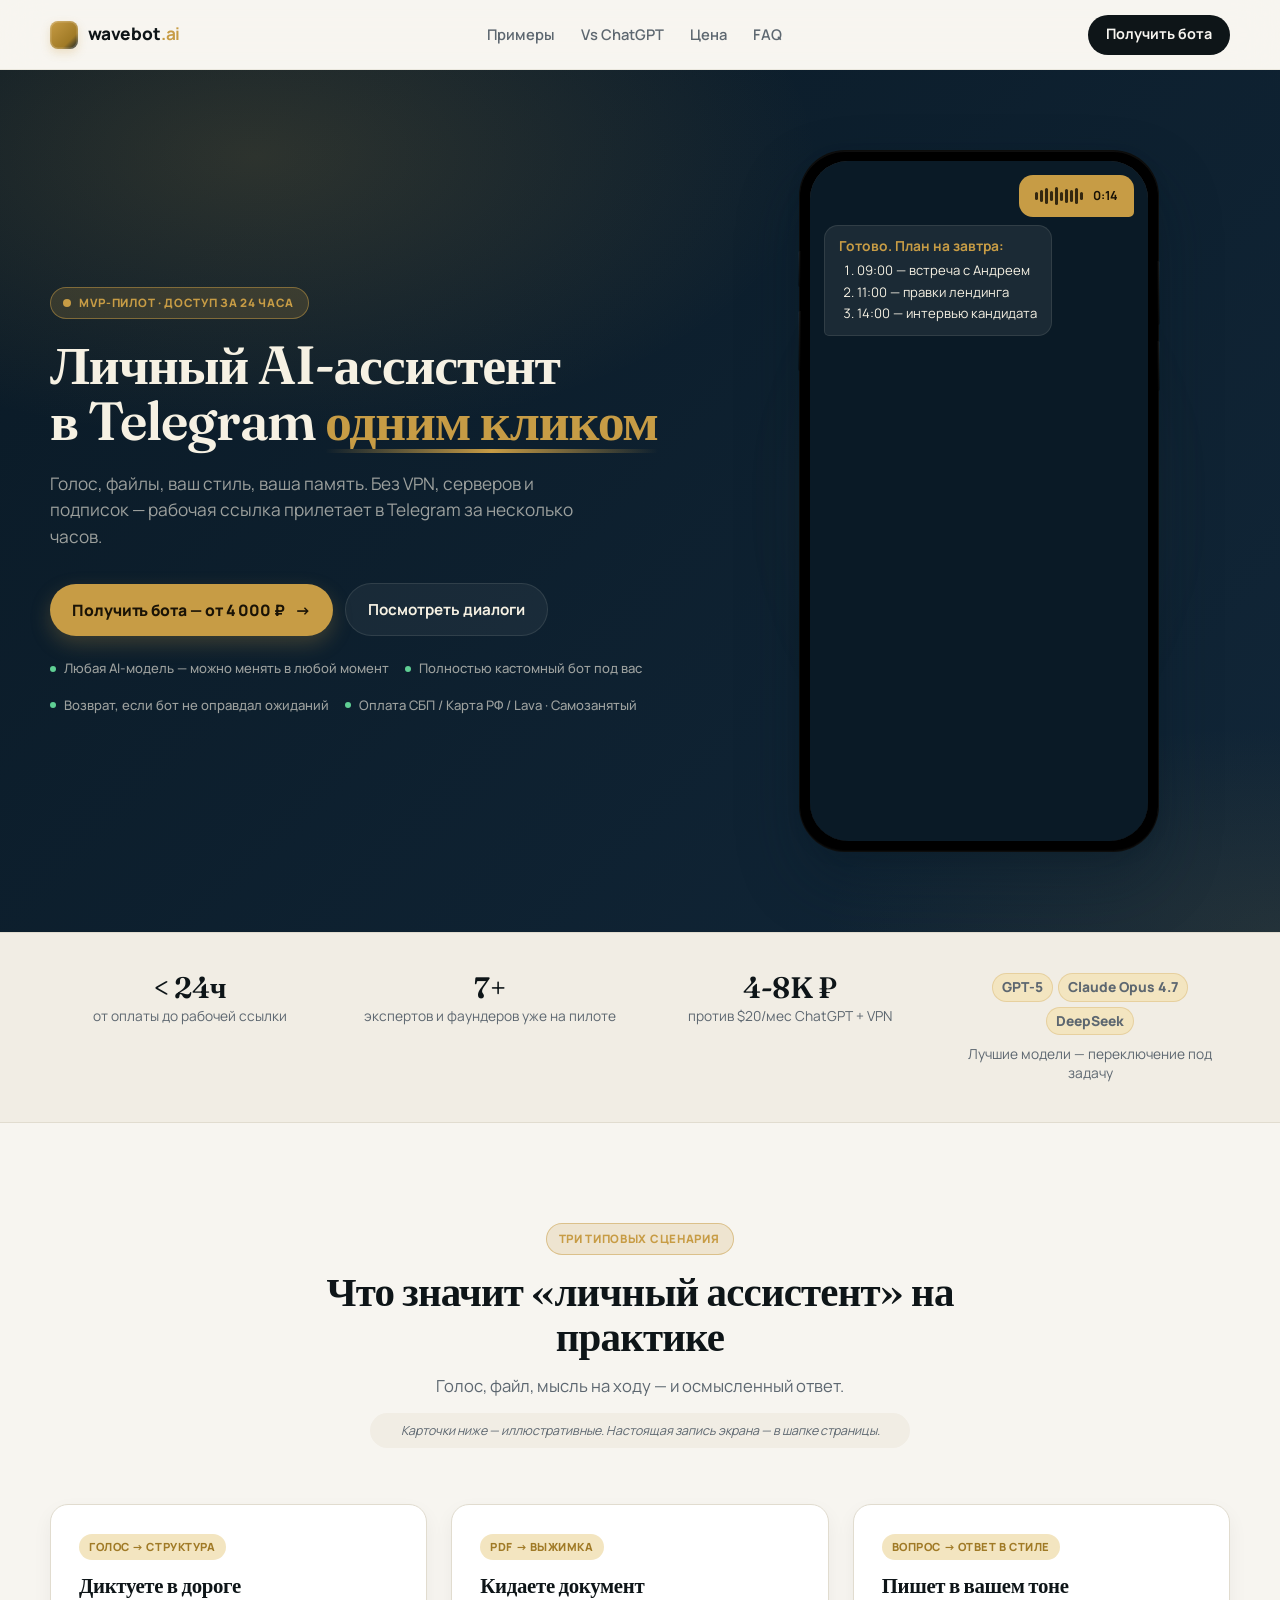
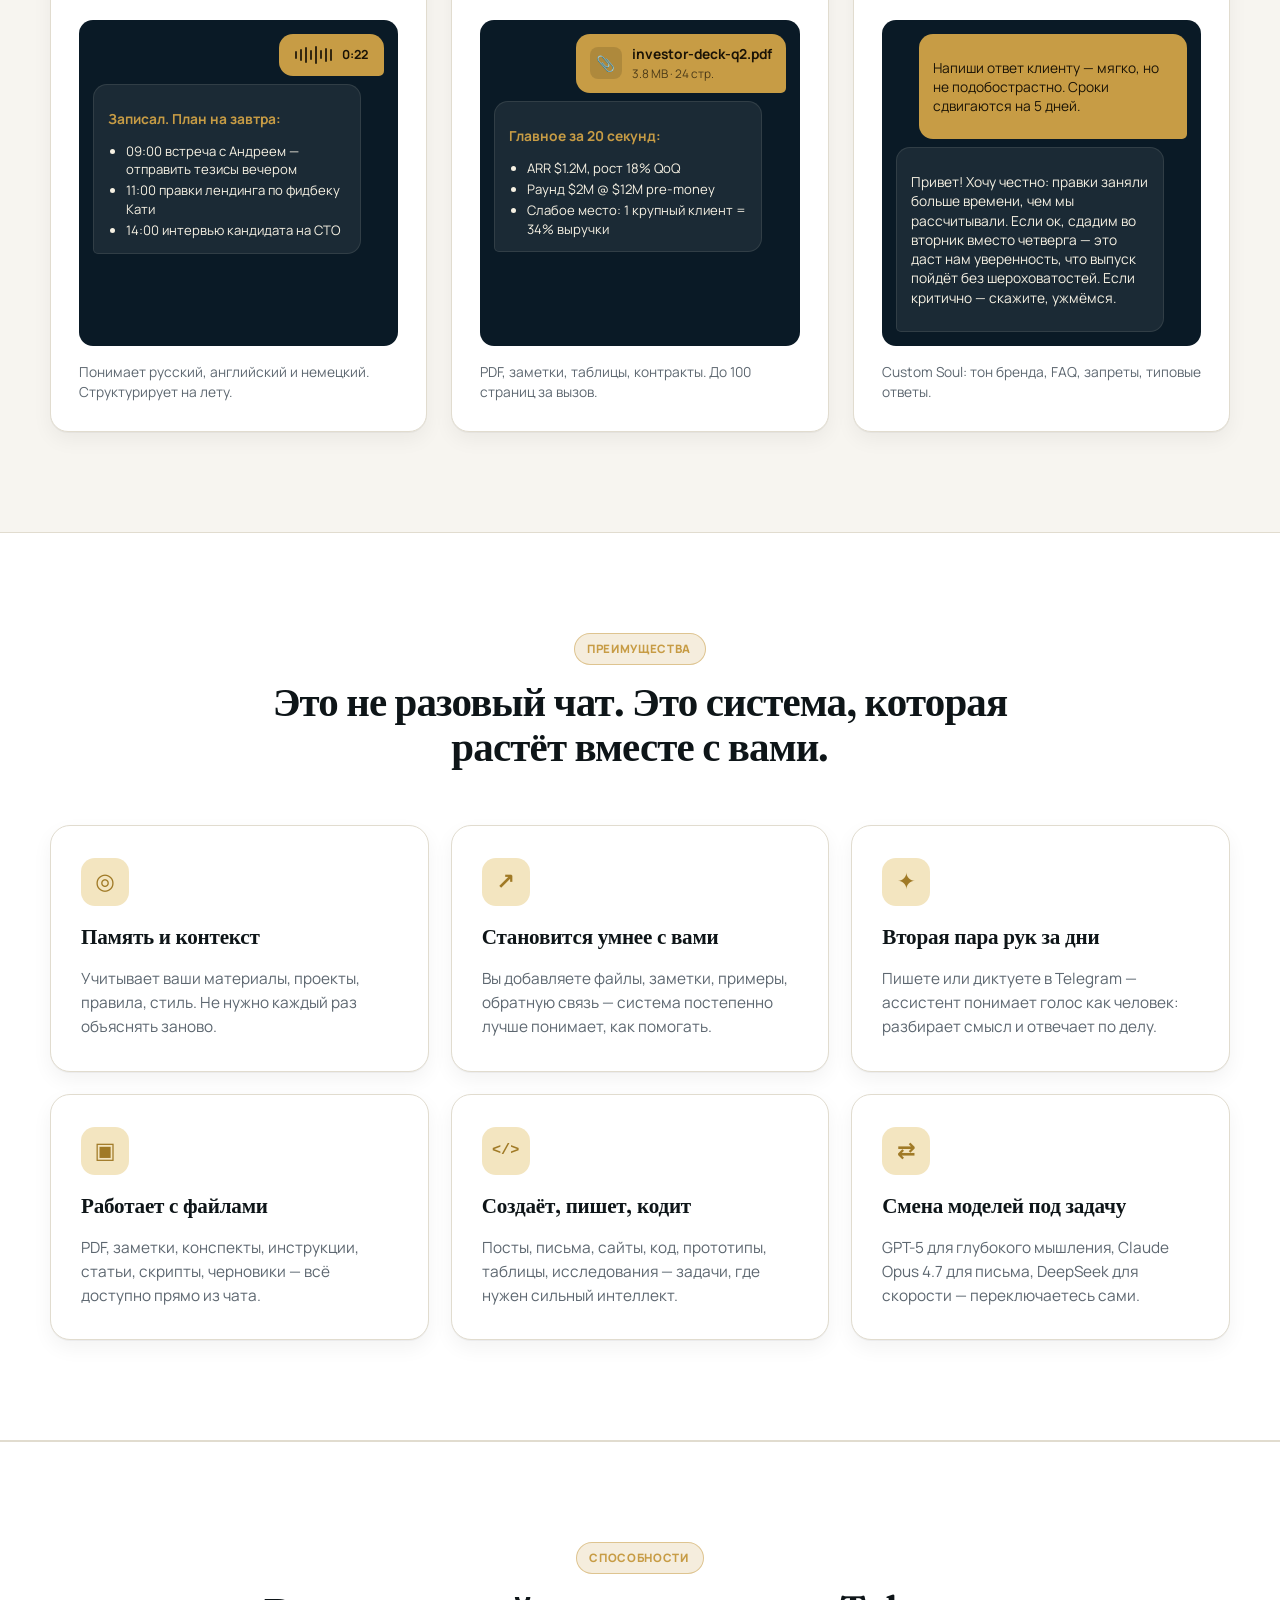
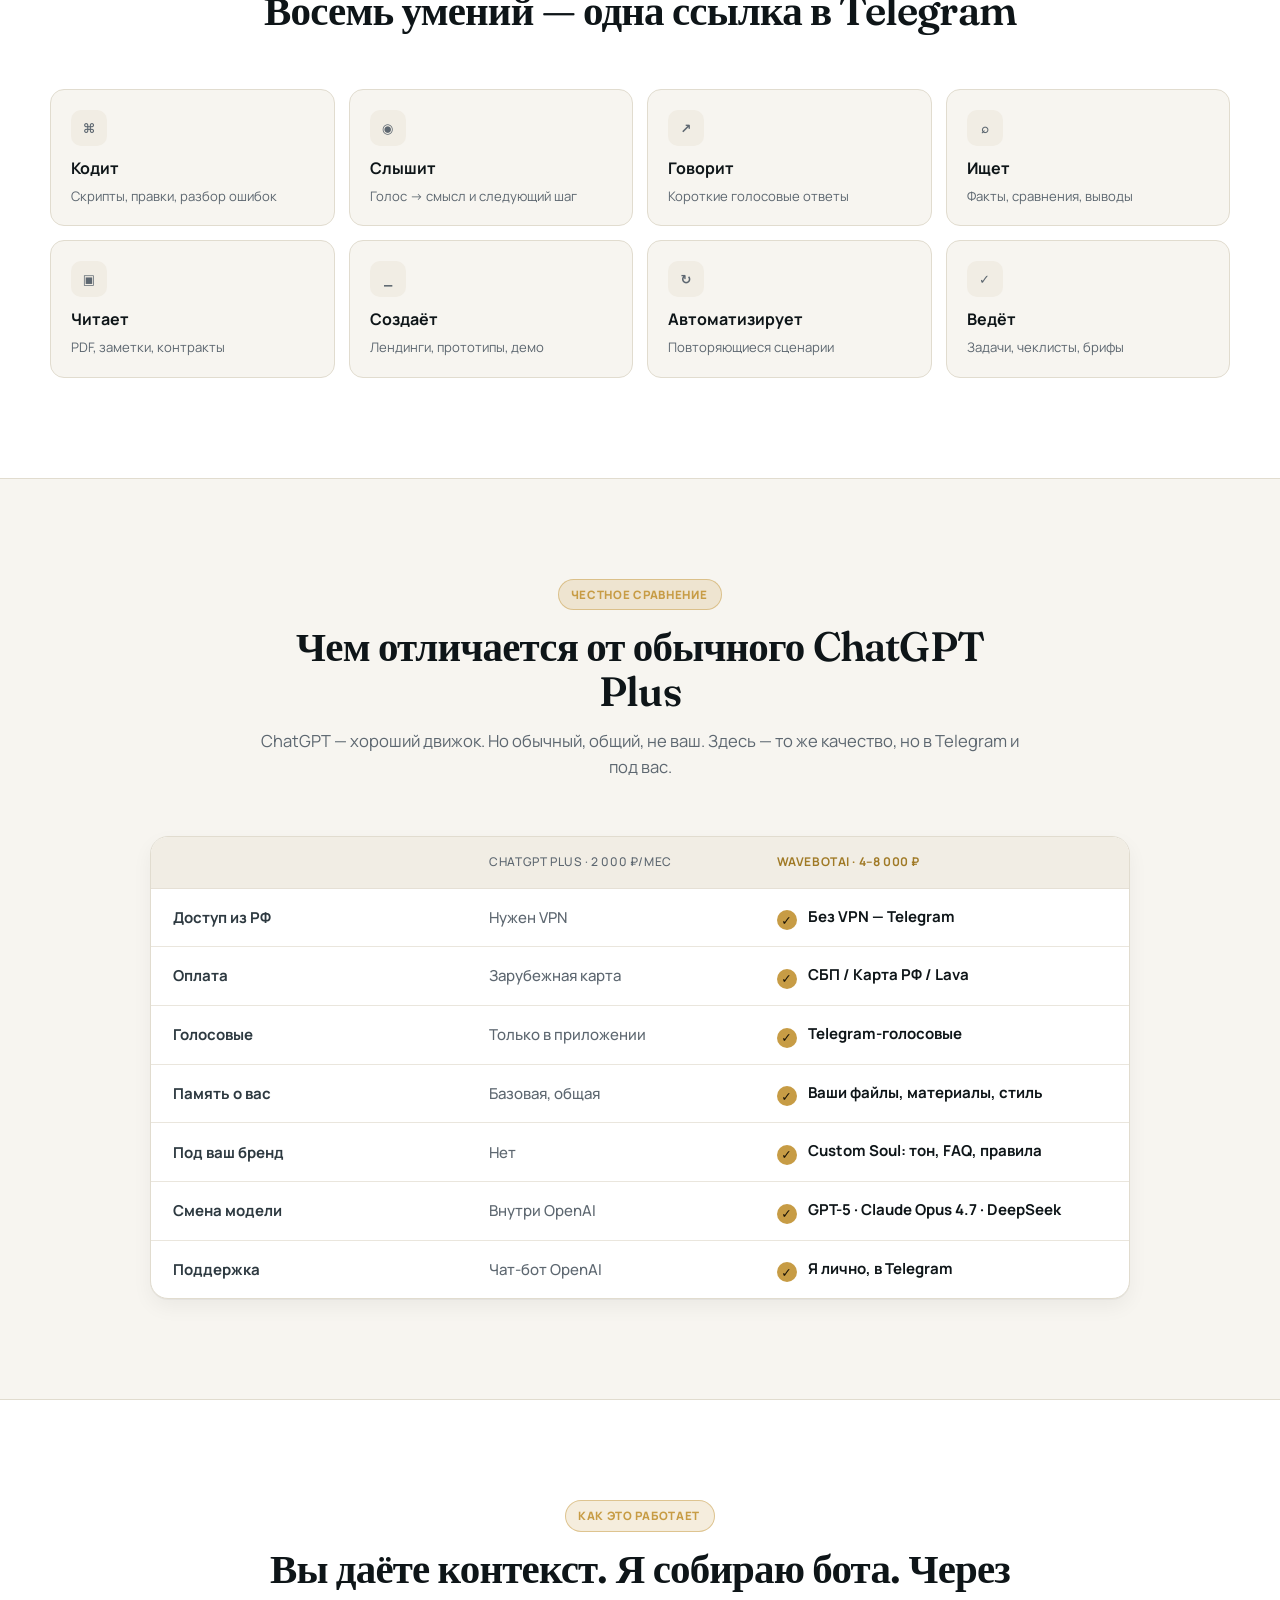
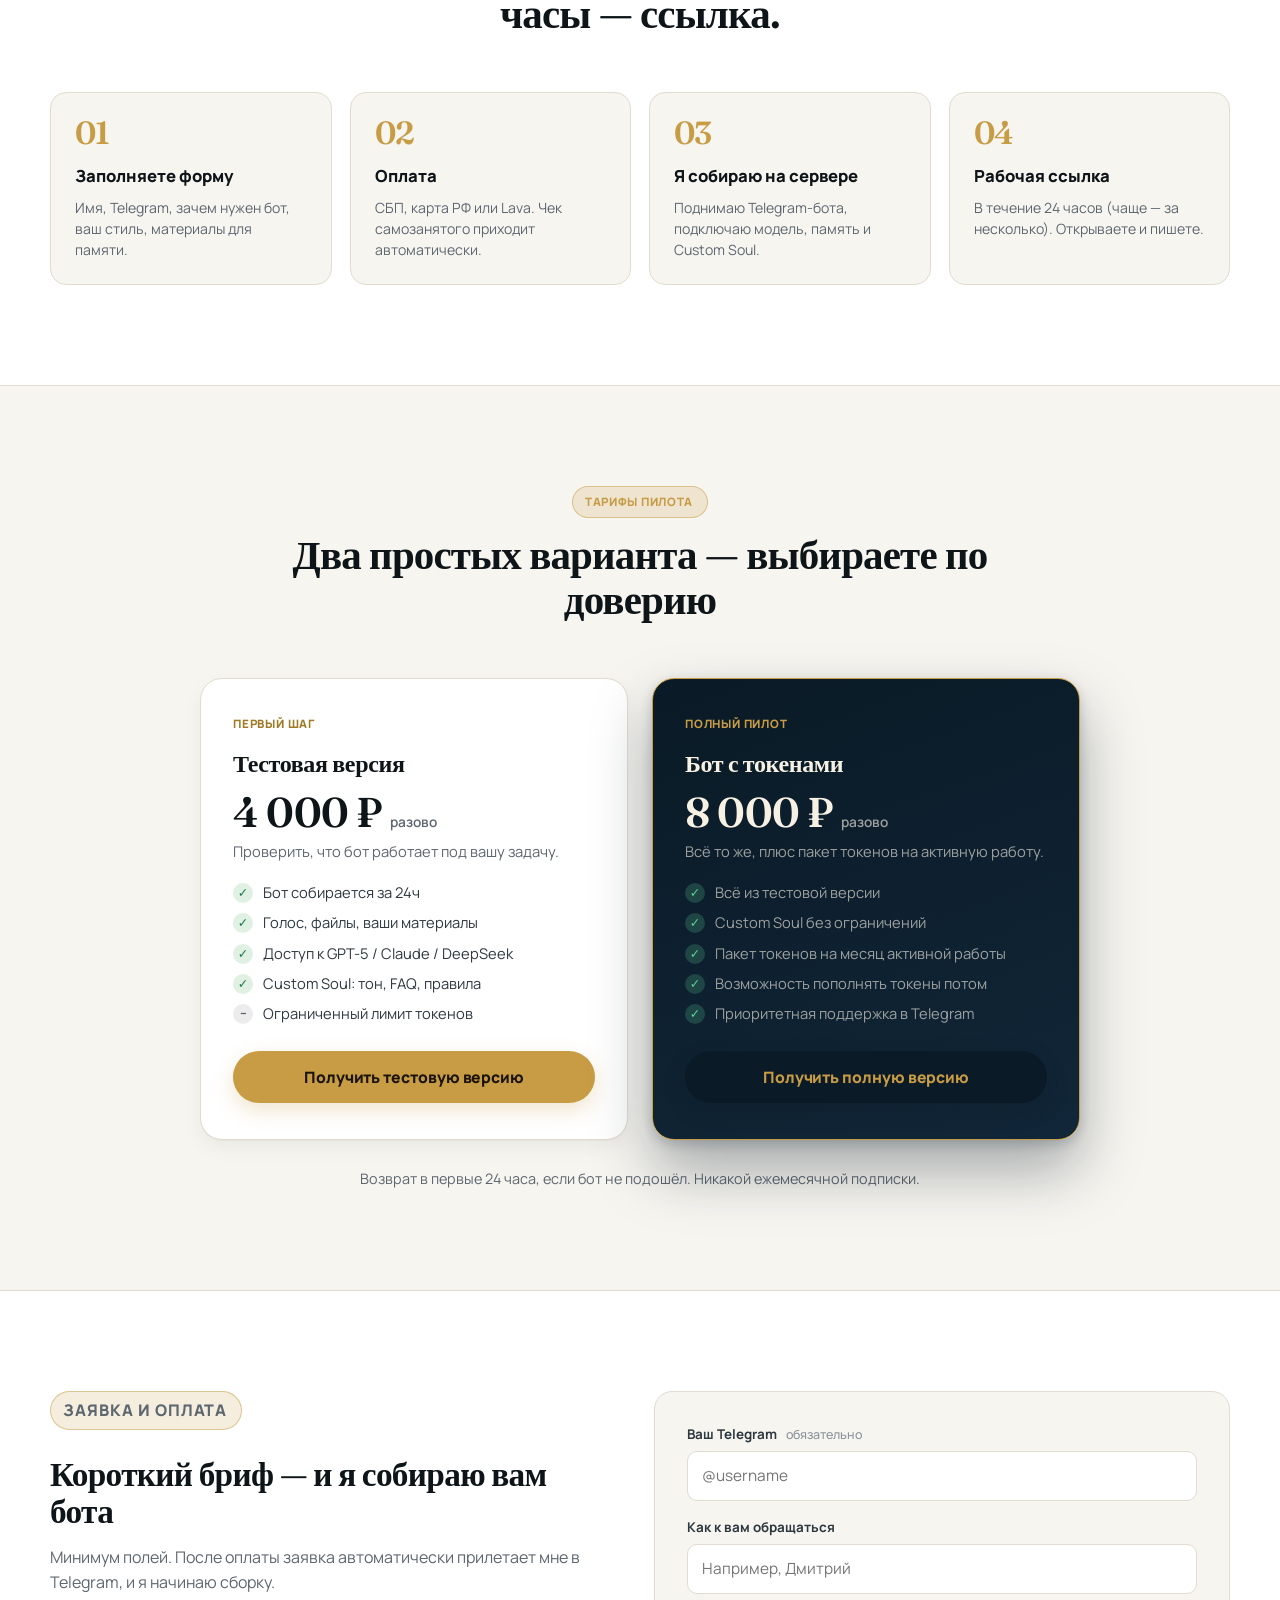
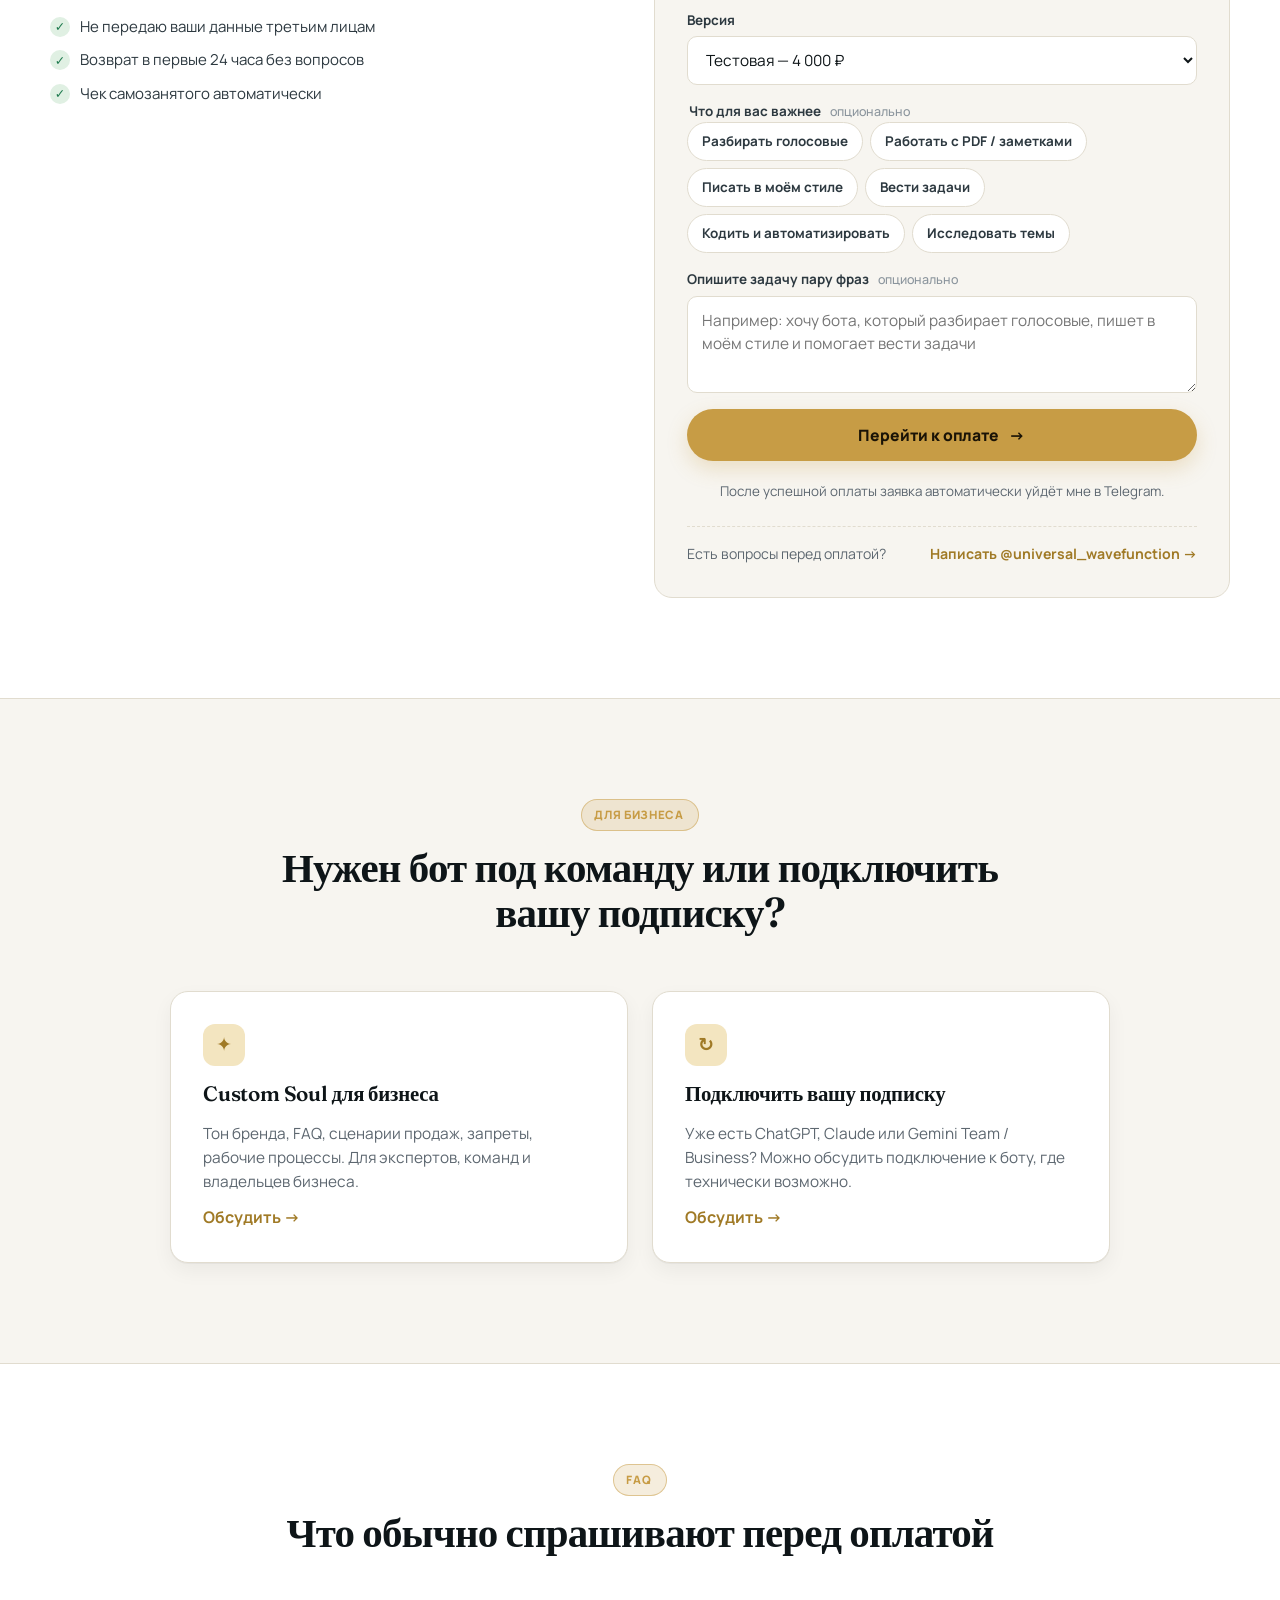
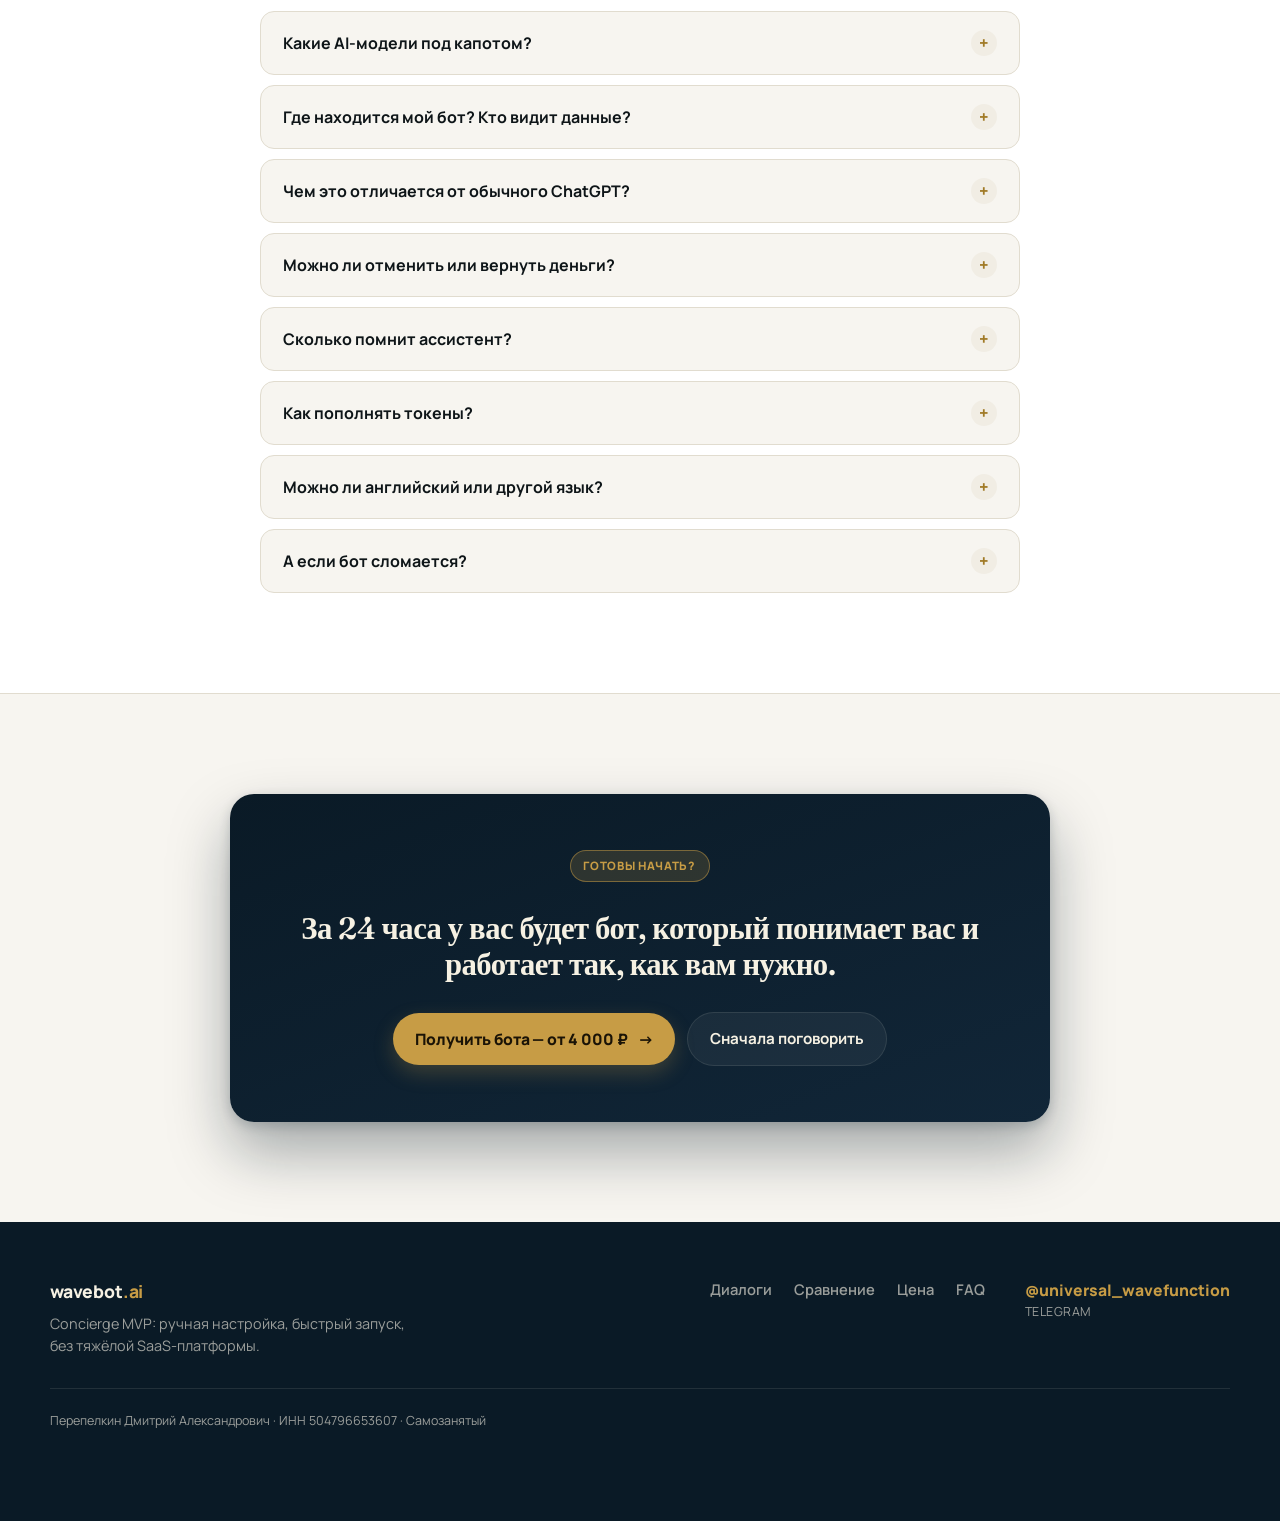
==== commit a7f50fc1: "Revert hero to /dev/ layout: drop 'Под капотом' row, restore 4-col proof strip User shared a screens" ====
--- a/index.html
+++ b/index.html
@@ -11,7 +11,7 @@
       href="https://fonts.googleapis.com/css2?family=Manrope:wght@400;500;600;700;800&family=Fraunces:opsz,wght@9..144,500;9..144,600&display=swap"
       rel="stylesheet"
     />
-    <link rel="stylesheet" href="./styles.css?v=20260511-stats-strip" />
+    <link rel="stylesheet" href="./styles.css?v=20260511-revert-proof" />
     <!-- Yandex.Metrika counter -->
     <script type="text/javascript">
       (function(m,e,t,r,i,k,a){
@@ -53,13 +53,6 @@
             Голос, файлы, ваш стиль, ваша память. Без VPN, серверов и подписок —
             рабочая ссылка прилетает в Telegram за несколько часов.
           </p>
-          <div class="hero-models">
-            <span class="hero-models-label">Под капотом</span>
-            <span class="model-chip">GPT-5</span>
-            <span class="model-chip">Claude Opus 4.7</span>
-            <span class="model-chip">DeepSeek</span>
-            <span class="hero-models-tail">— переключаете под задачу</span>
-          </div>
           <div class="hero-actions">
             <a class="primary-button" href="#request">
               <span>Получить бота — от 4 000 ₽</span>
@@ -129,21 +122,27 @@
         </div>
       </section>
 
-      <!-- Stats strip — transition band between dark hero and content -->
-      <section class="stats-strip" aria-label="Ключевые показатели">
-        <div class="stats-strip-inner">
-          <div class="stats-stat">
-            <strong>&lt; 24ч</strong>
-            <span>от оплаты до рабочей ссылки</span>
-          </div>
-          <div class="stats-stat">
-            <strong>7+</strong>
-            <span>экспертов уже на пилоте</span>
-          </div>
-          <div class="stats-stat">
-            <strong>4–8K ₽</strong>
-            <span>vs $20/мес ChatGPT + VPN</span>
-          </div>
+      <!-- SOCIAL PROOF STRIP — 4 columns: 3 stats + model chips -->
+      <section class="proof-strip" aria-label="Социальное доказательство">
+        <div class="proof-stat">
+          <strong>&lt; 24ч</strong>
+          <span>от оплаты до рабочей ссылки</span>
+        </div>
+        <div class="proof-stat">
+          <strong>7+</strong>
+          <span>экспертов и фаундеров уже на пилоте</span>
+        </div>
+        <div class="proof-stat">
+          <strong>4-8K ₽</strong>
+          <span>против $20/мес ChatGPT + VPN</span>
+        </div>
+        <div class="proof-stat proof-models">
+          <strong class="model-stack">
+            <span class="model-chip">GPT-5</span>
+            <span class="model-chip">Claude Opus 4.7</span>
+            <span class="model-chip">DeepSeek</span>
+          </strong>
+          <span>Лучшие модели — переключение под задачу</span>
         </div>
       </section>
 
--- a/styles.css
+++ b/styles.css
@@ -185,7 +185,7 @@
   grid-template-columns: minmax(0, 1.05fr) minmax(0, 0.85fr);
   gap: 56px;
   align-items: center;
-  padding: 60px max(20px, calc((100% - var(--container)) / 2)) 56px;
+  padding: 80px max(20px, calc((100% - var(--container)) / 2));
   background:
     radial-gradient(80% 60% at 20% 10%, rgba(199, 156, 69, 0.18), transparent 55%),
     linear-gradient(135deg, var(--hero-bg), var(--hero-bg-2));
@@ -346,42 +346,6 @@
   background: rgba(255, 255, 255, 0.1);
 }
 
-.hero-models {
-  display: flex;
-  flex-wrap: wrap;
-  align-items: center;
-  gap: 8px;
-  margin: 0 0 28px;
-  font-size: 0.86rem;
-  color: var(--hero-faint);
-}
-
-.hero-models-label {
-  display: inline-flex;
-  align-items: center;
-  gap: 6px;
-  margin-right: 4px;
-  font-size: 0.7rem;
-  font-weight: 800;
-  letter-spacing: 0.07em;
-  text-transform: uppercase;
-  color: var(--hero-faint);
-}
-
-.hero-models .model-chip {
-  background: rgba(199, 156, 69, 0.16);
-  border-color: color-mix(in srgb, var(--accent) 38%, transparent);
-  color: var(--accent);
-  font-size: 0.78rem;
-  padding: 4px 10px;
-}
-
-.hero-models-tail {
-  margin-left: 4px;
-  font-size: 0.82rem;
-  color: var(--hero-faint);
-}
-
 .trust-strip {
   display: flex;
   flex-wrap: wrap;
@@ -391,18 +355,6 @@
   color: var(--hero-faint);
 }
 
-
-@media (max-width: 760px) {
-  .hero-models {
-    gap: 6px;
-  }
-
-  .hero-models-label,
-  .hero-models-tail {
-    width: 100%;
-    margin: 0 0 4px;
-  }
-}
 
 .trust-item {
   display: inline-flex;
@@ -810,67 +762,66 @@
    Sections
    ============================ */
 .section {
-  padding: 72px max(20px, calc((100% - var(--container)) / 2));
-}
-
-/* Cream stats strip — transition band between dark hero and content */
-.stats-strip {
-  padding: 36px max(20px, calc((100% - var(--container)) / 2));
-  background: var(--paper);
+  padding: 100px max(20px, calc((100% - var(--container)) / 2));
+}
+
+/* Social-proof strip — sits below the dark hero, before sections */
+.proof-strip {
+  display: grid;
+  grid-template-columns: repeat(4, minmax(0, 1fr));
+  gap: 20px;
+  padding: 40px max(20px, calc((100% - var(--container)) / 2));
+  border-top: 1px solid var(--line);
   border-bottom: 1px solid var(--line);
-}
-
-.stats-strip-inner {
-  display: grid;
-  grid-template-columns: repeat(3, minmax(0, 1fr));
-  gap: 32px;
-  max-width: var(--container);
-  margin: 0 auto;
-}
-
-.stats-stat {
+  background: var(--surface-alt);
+}
+
+.proof-stat {
+  text-align: center;
   display: flex;
   flex-direction: column;
   gap: 4px;
-  text-align: center;
-}
-
-.stats-stat strong {
+}
+
+.proof-stat strong {
   font-family: "Fraunces", Georgia, serif;
-  font-size: 2.1rem;
+  font-size: 1.85rem;
   font-weight: 600;
-  letter-spacing: -0.015em;
   color: var(--ink);
+  letter-spacing: -0.01em;
   line-height: 1;
 }
 
-.stats-stat span {
-  font-size: 0.88rem;
+.proof-stat span {
+  font-size: 0.86rem;
   color: var(--muted);
-  line-height: 1.4;
-}
-
-@media (max-width: 600px) {
-  .stats-strip {
+  line-height: 1.35;
+}
+
+.proof-models .model-stack {
+  display: flex;
+  flex-wrap: wrap;
+  justify-content: center;
+  gap: 5px;
+  margin-bottom: 6px;
+  font-family: Manrope, sans-serif;
+  font-size: 0.76rem;
+  letter-spacing: -0.005em;
+}
+
+@media (max-width: 1080px) {
+  .proof-strip {
+    grid-template-columns: repeat(2, minmax(0, 1fr));
+    gap: 28px;
+  }
+}
+
+@media (max-width: 460px) {
+  .proof-strip {
+    grid-template-columns: 1fr;
+    gap: 18px;
     padding: 28px 18px;
   }
-
-  .stats-strip-inner {
-    gap: 16px;
-  }
-
-  .stats-stat strong {
-    font-size: 1.4rem;
-  }
-
-  .stats-stat span {
-    font-size: 0.74rem;
-  }
-}
-
-/* First content section after the stats strip — slightly tighter top */
-.stats-strip + .section {
-  padding-top: 64px;
 }
 
 .section-heading {
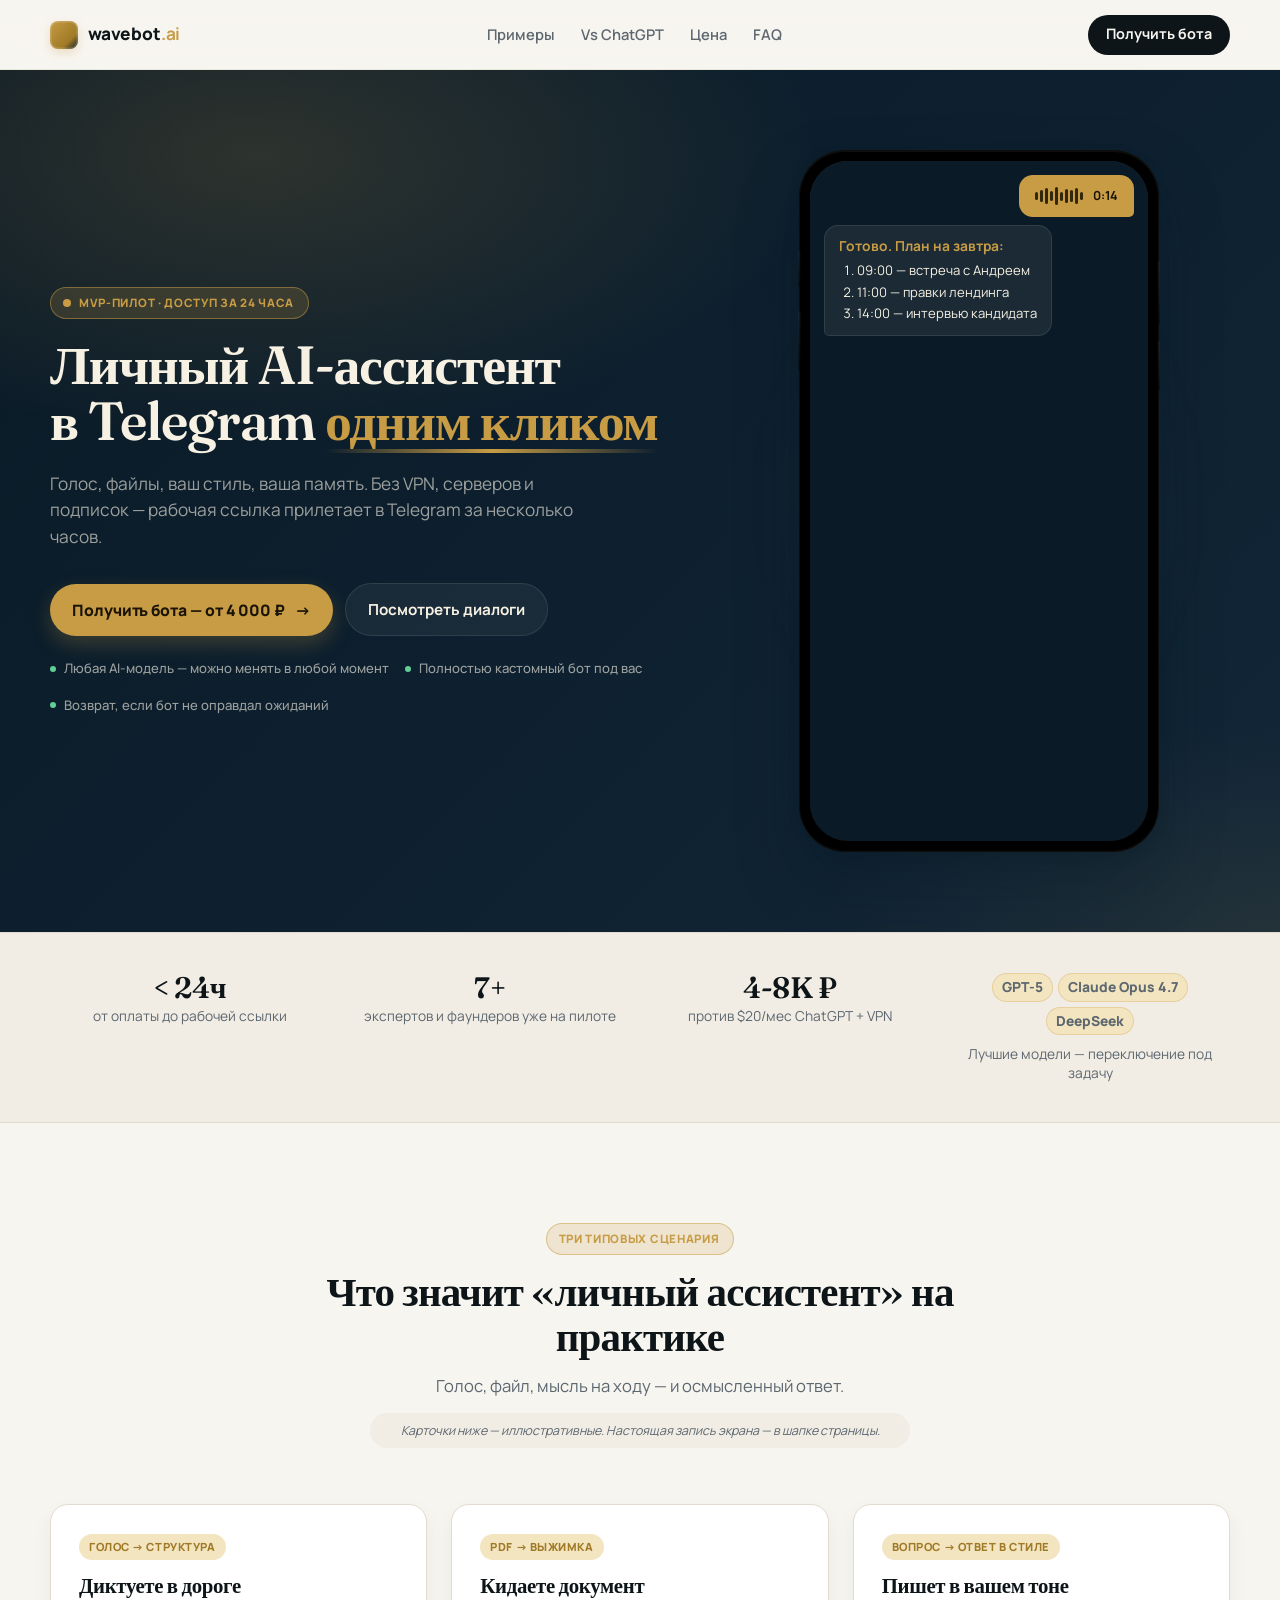
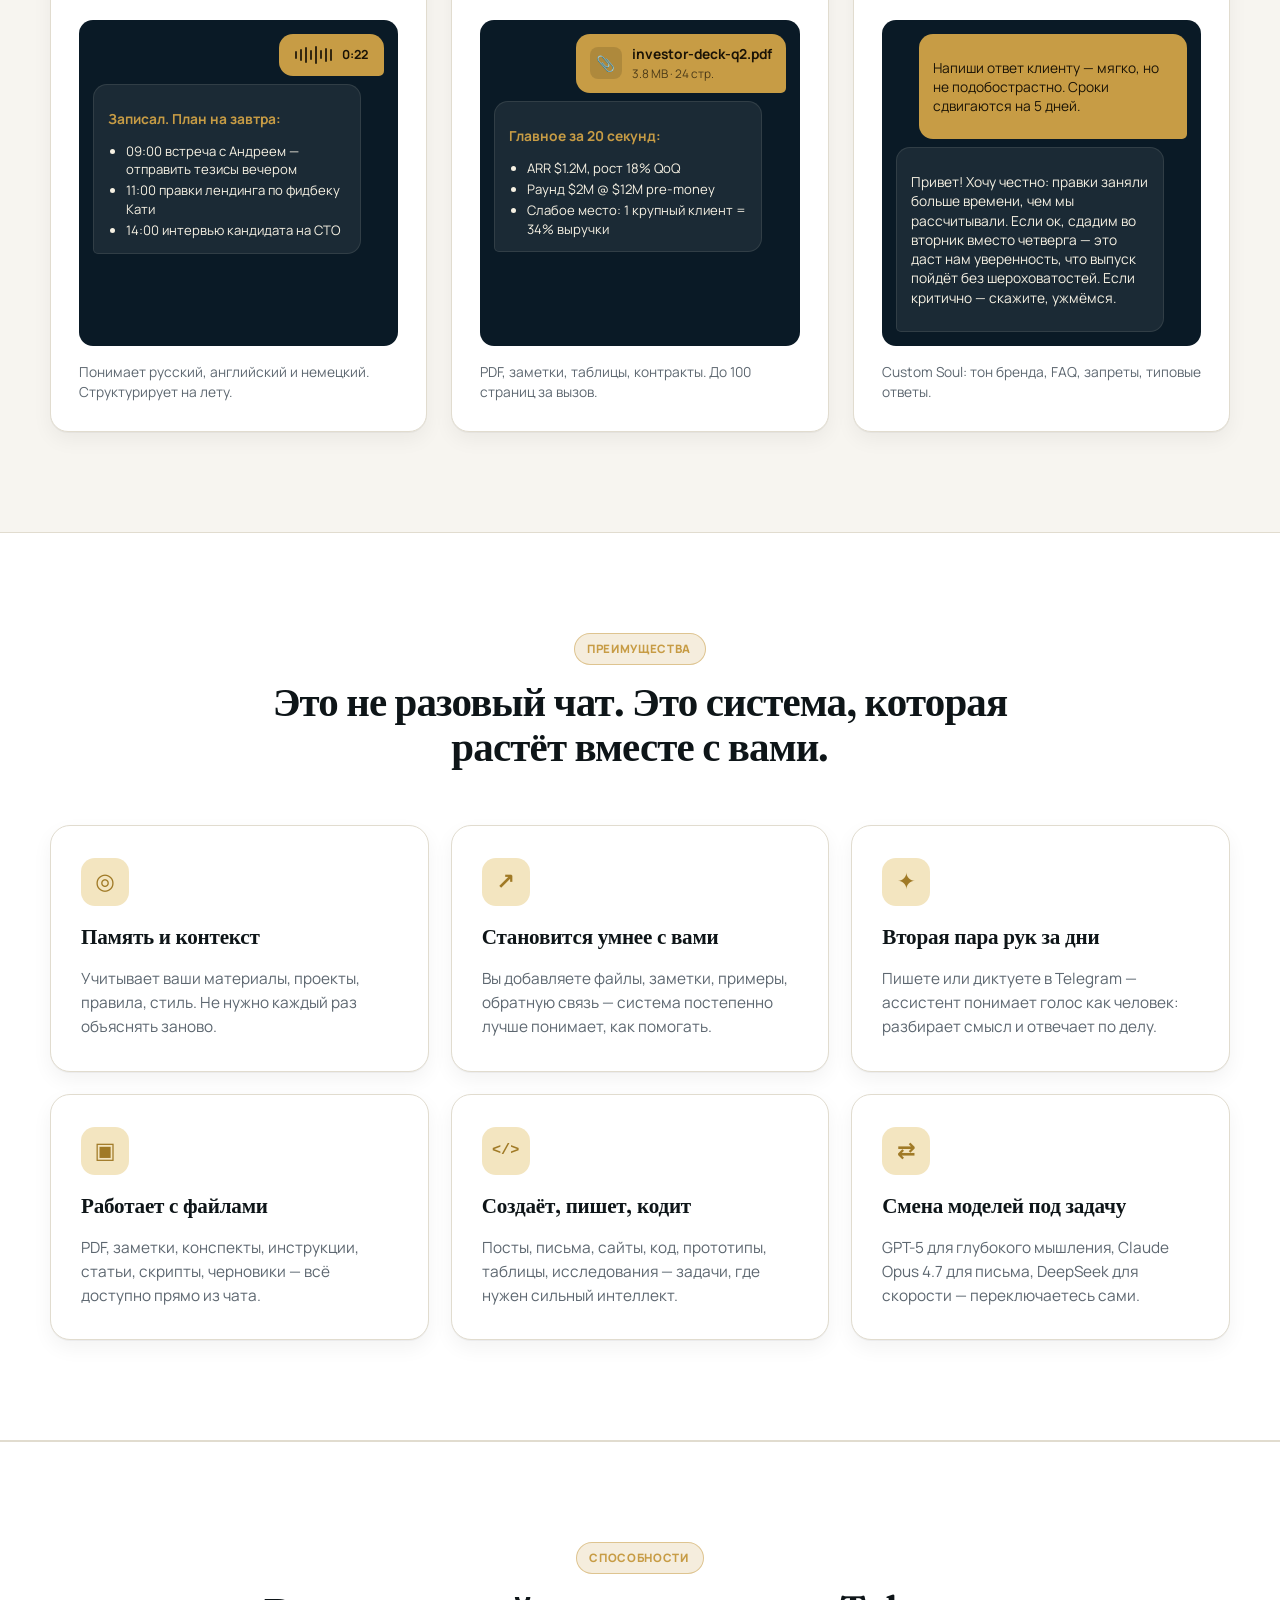
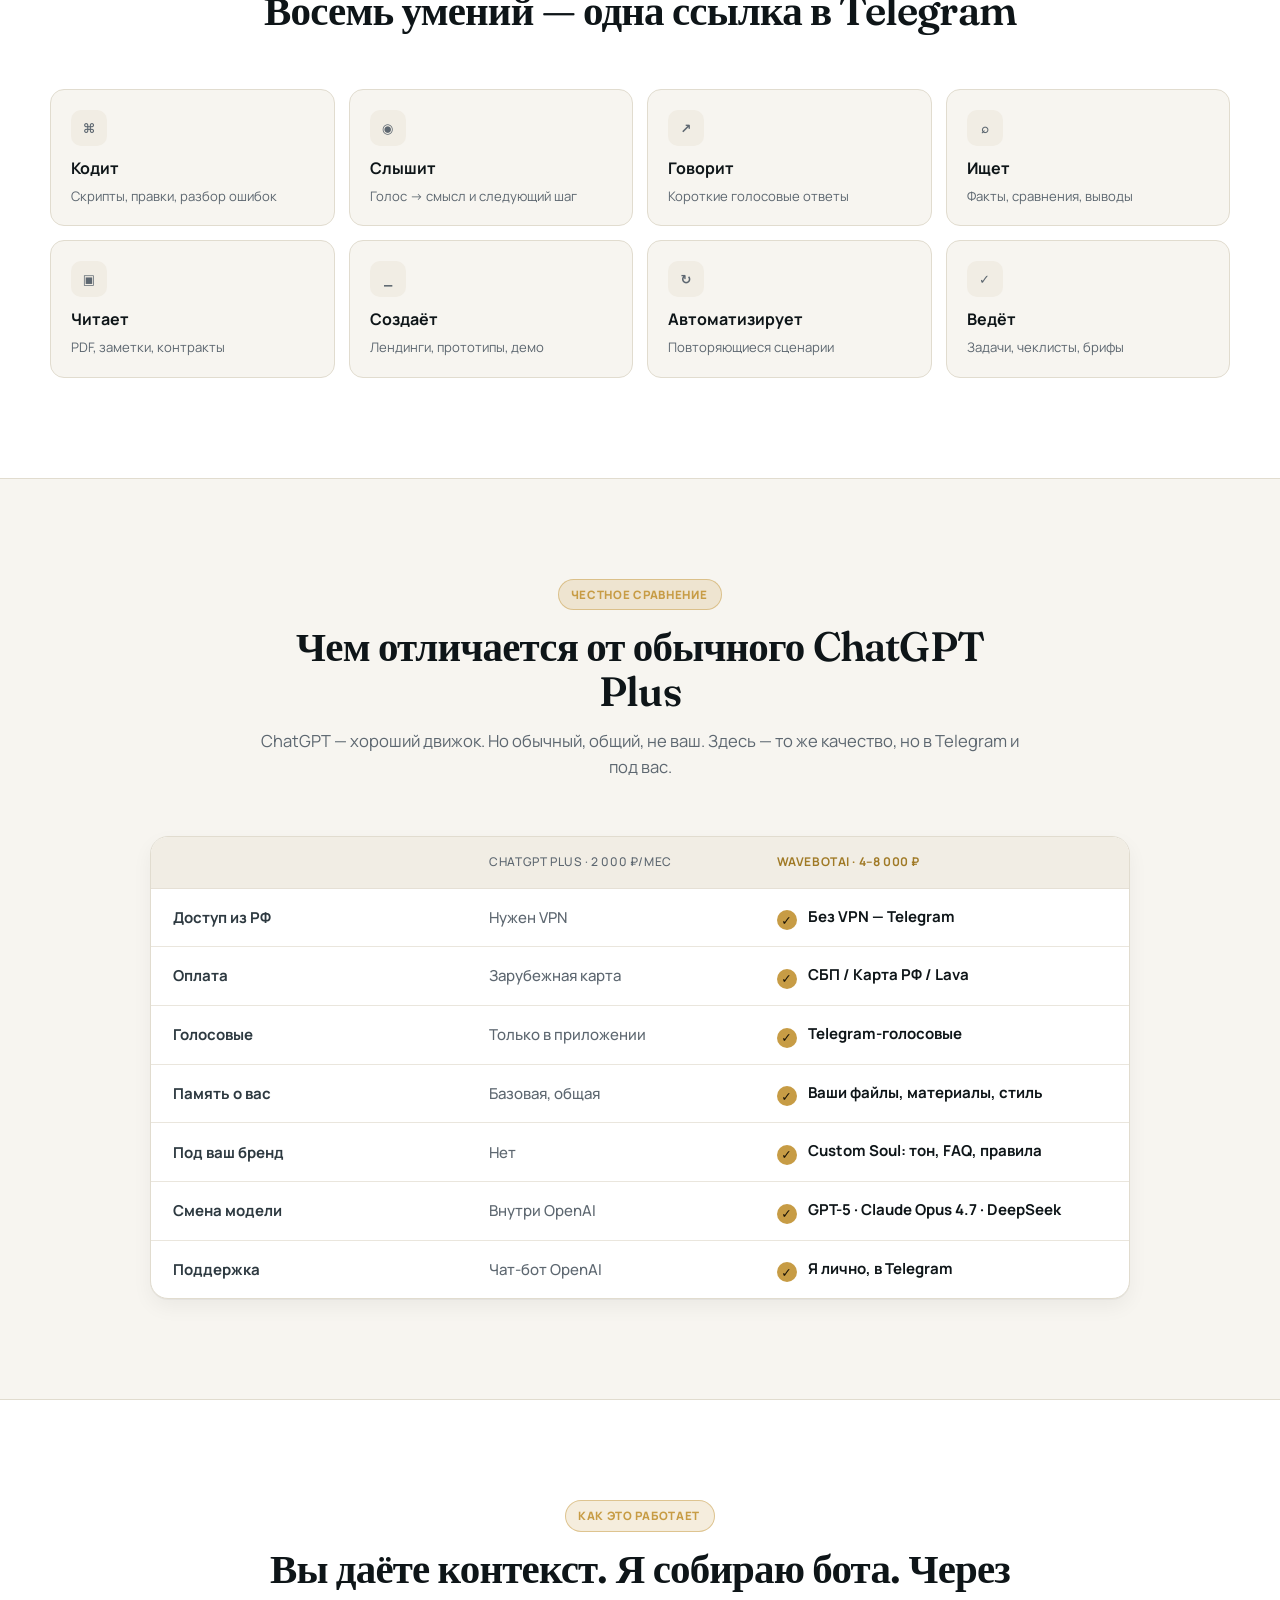
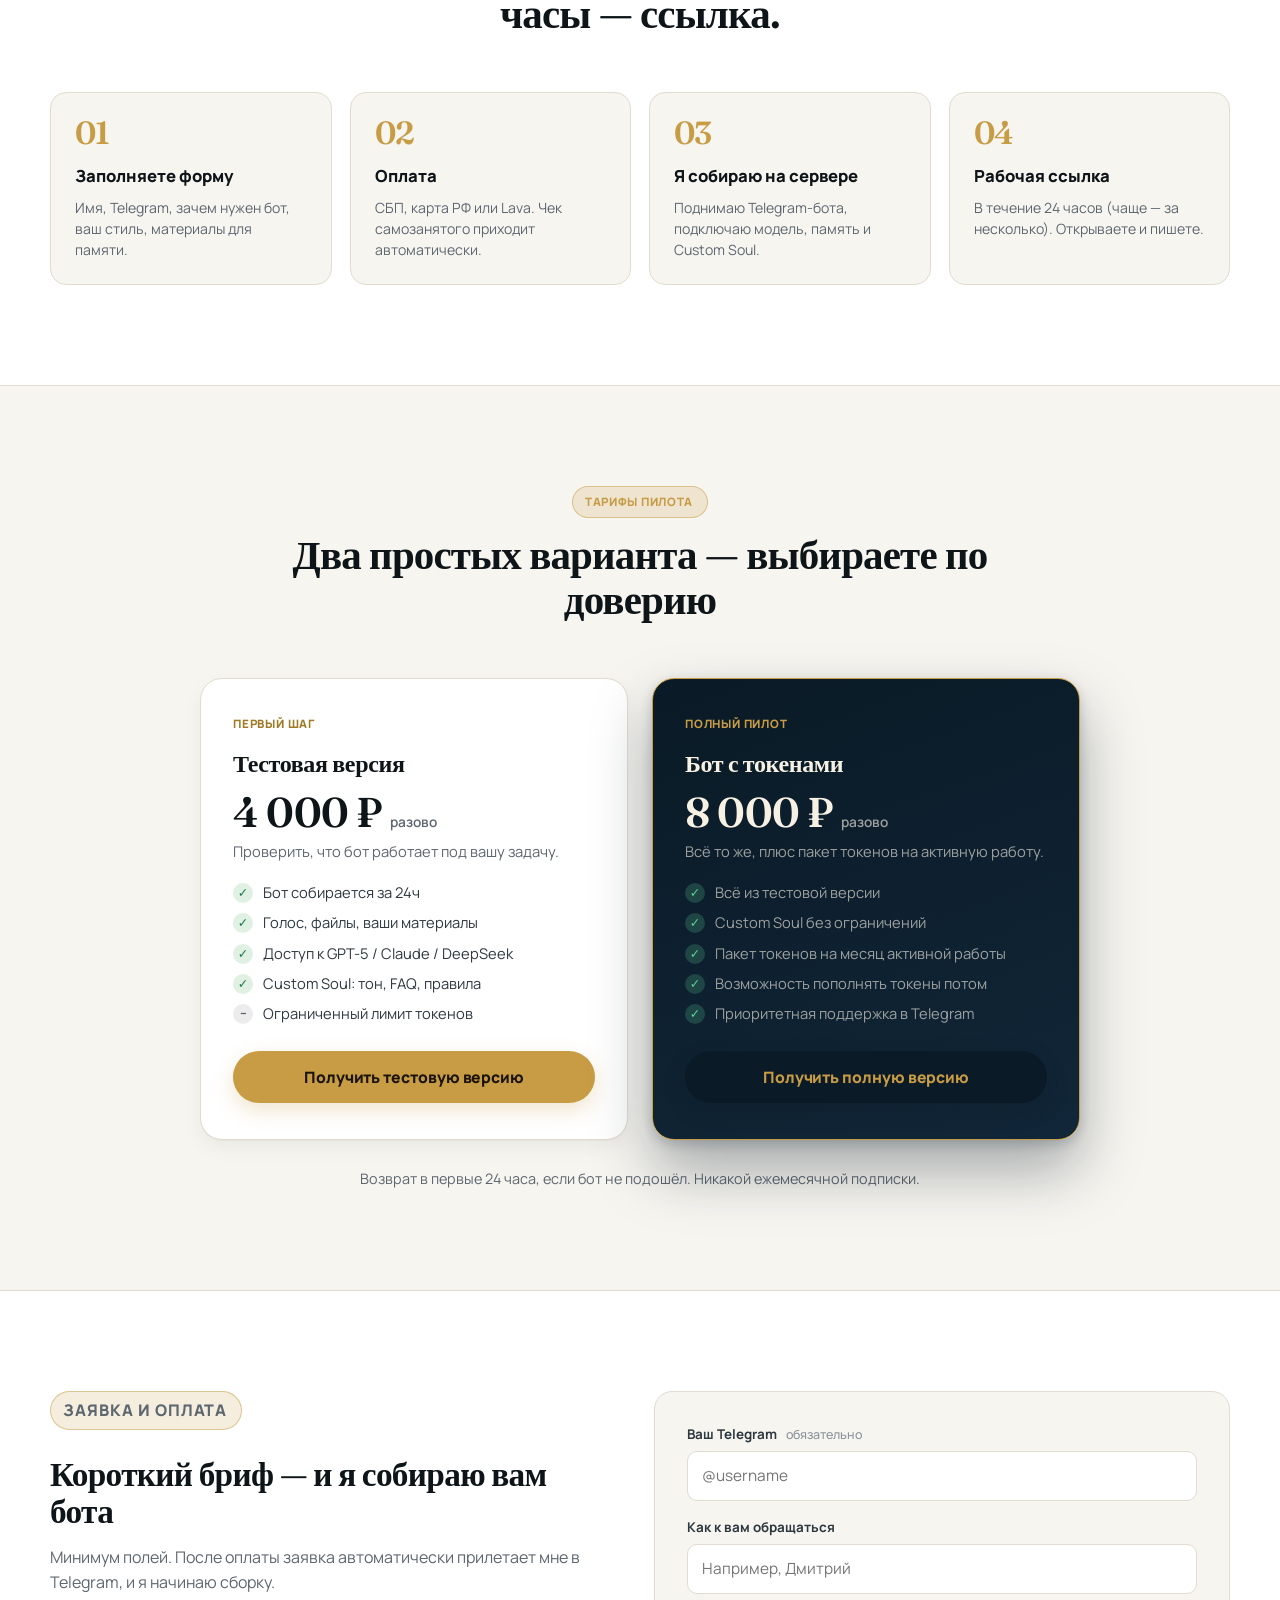
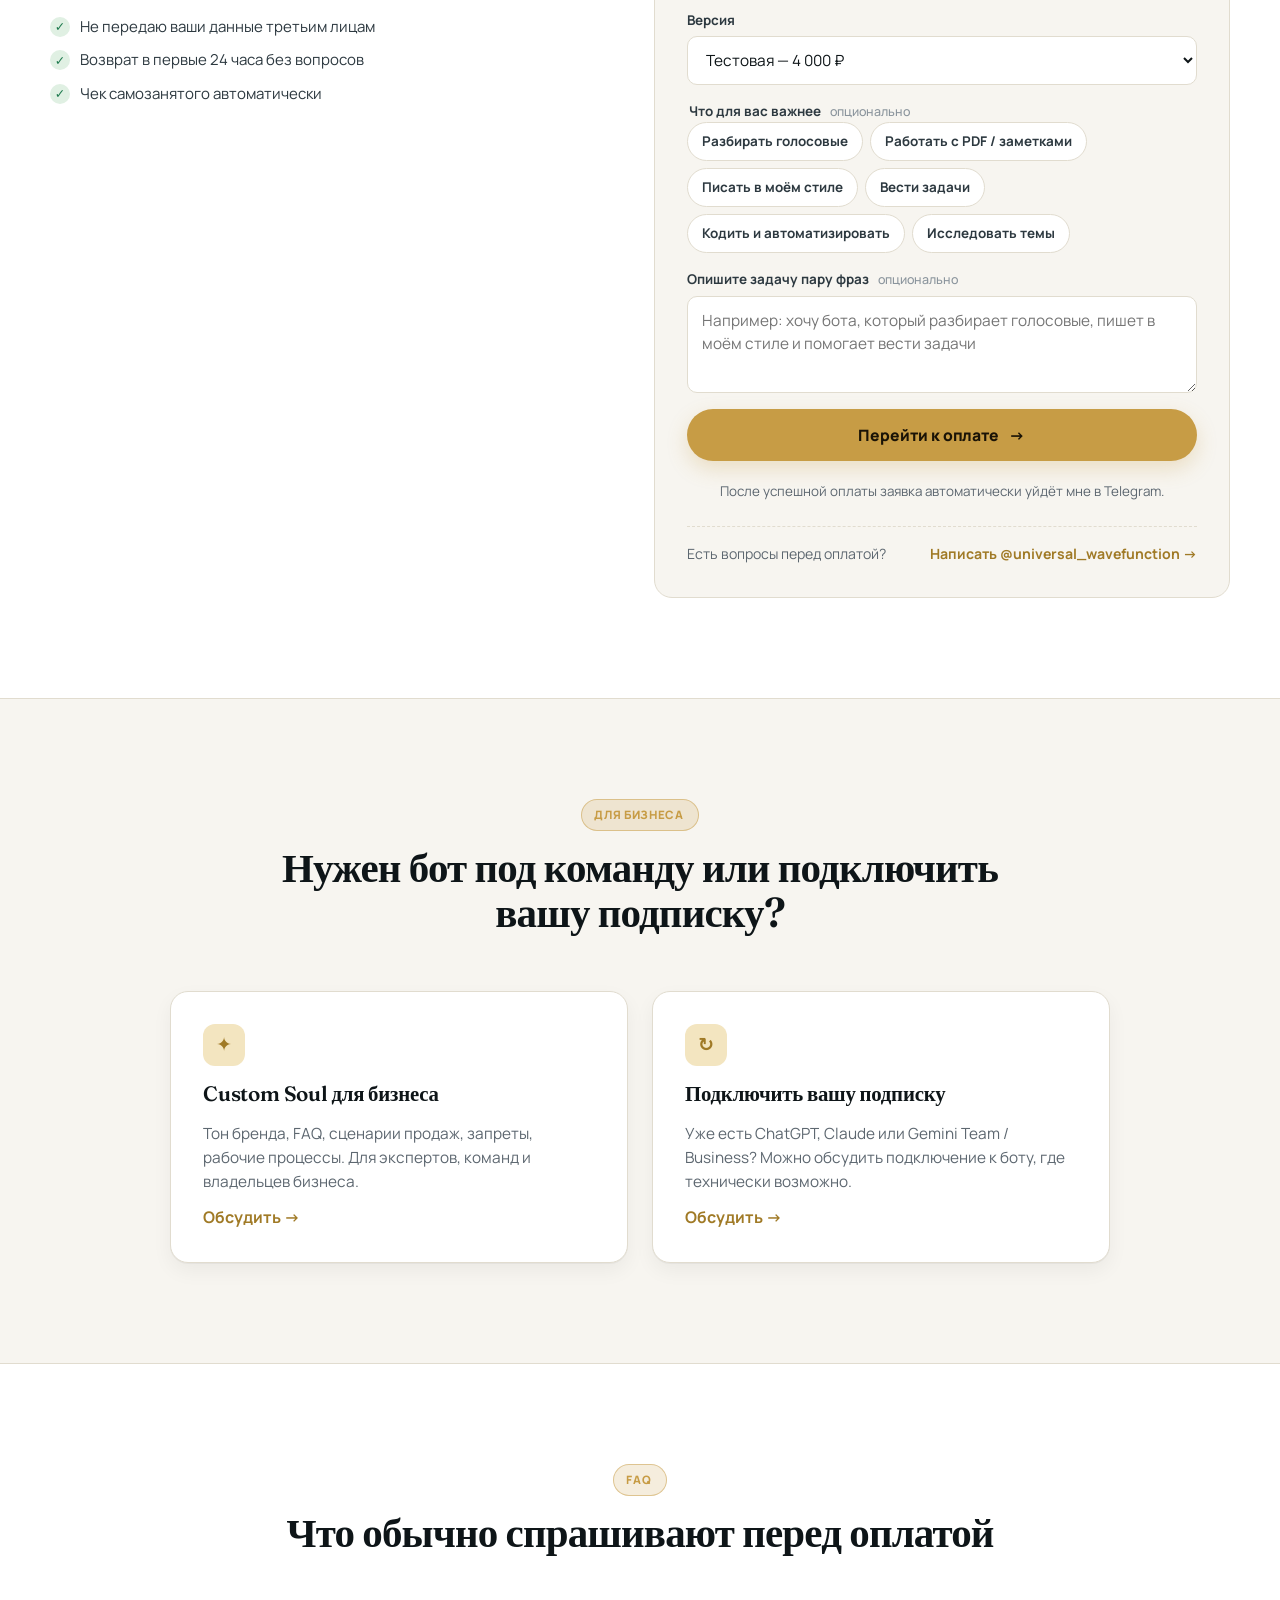
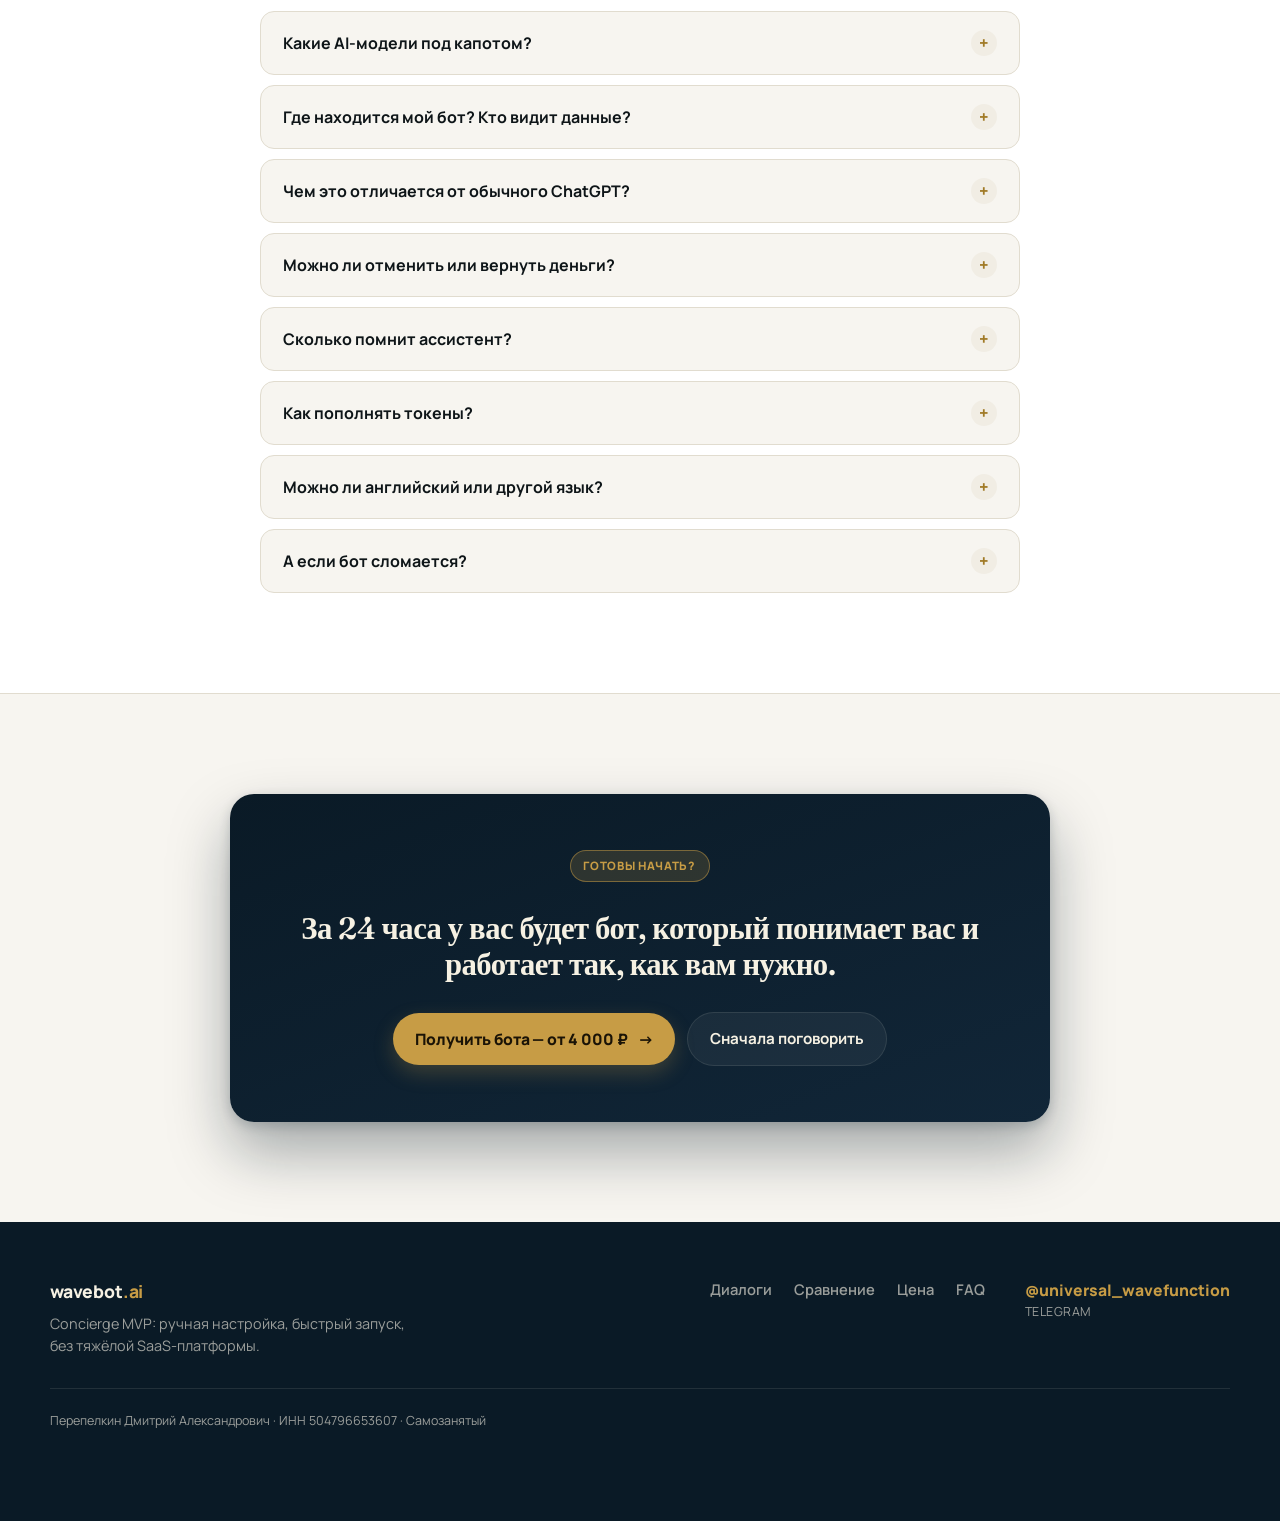
==== commit 959e9481: "Drop the 'Оплата СБП / Карта РФ / Lava · Самозанятый' trust pill Hero trust strip is now down to thr" ====
--- a/index.html
+++ b/index.html
@@ -11,7 +11,7 @@
       href="https://fonts.googleapis.com/css2?family=Manrope:wght@400;500;600;700;800&family=Fraunces:opsz,wght@9..144,500;9..144,600&display=swap"
       rel="stylesheet"
     />
-    <link rel="stylesheet" href="./styles.css?v=20260511-revert-proof" />
+    <link rel="stylesheet" href="./styles.css?v=20260511-drop-payment-pill" />
     <!-- Yandex.Metrika counter -->
     <script type="text/javascript">
       (function(m,e,t,r,i,k,a){
@@ -69,9 +69,6 @@
             </span>
             <span class="trust-item">
               <span class="trust-dot ok"></span> Возврат, если бот не оправдал ожиданий
-            </span>
-            <span class="trust-item">
-              <span class="trust-dot ok"></span> Оплата СБП / Карта РФ / Lava · Самозанятый
             </span>
           </div>
         </div>
